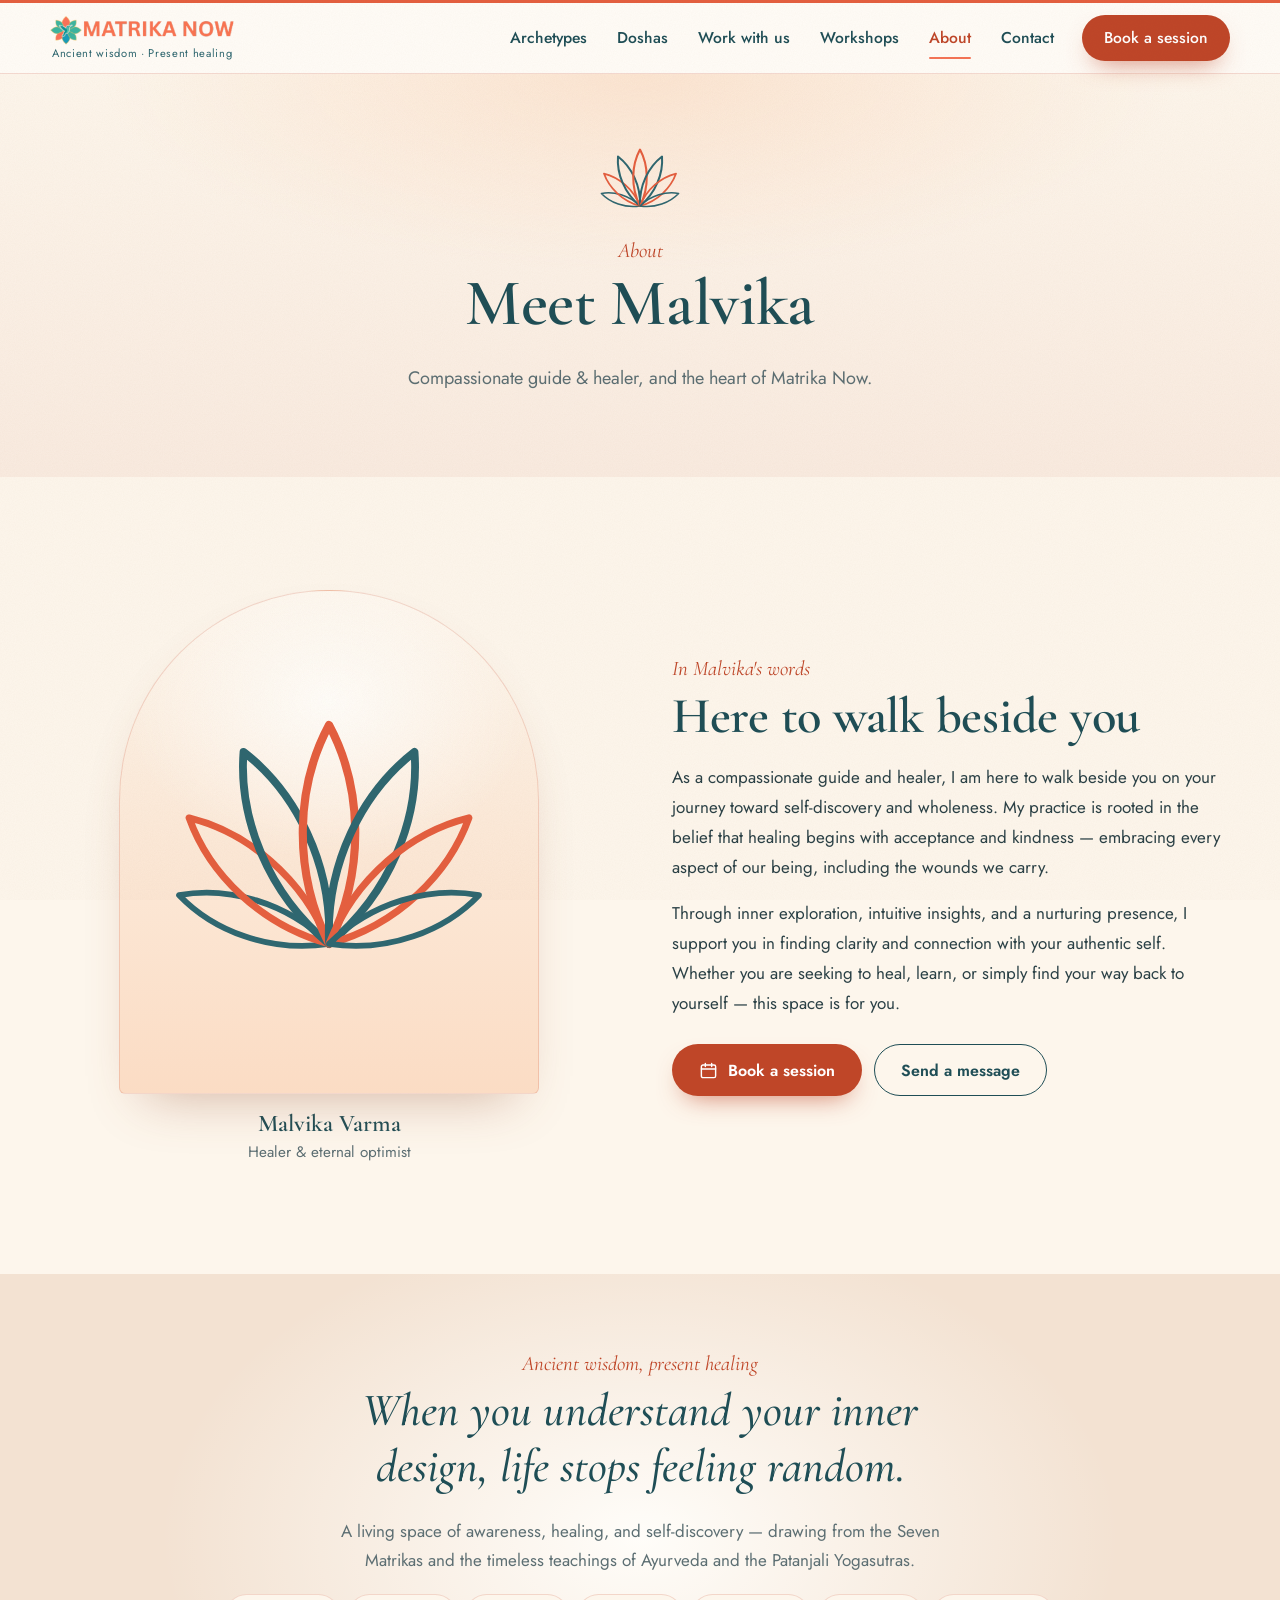
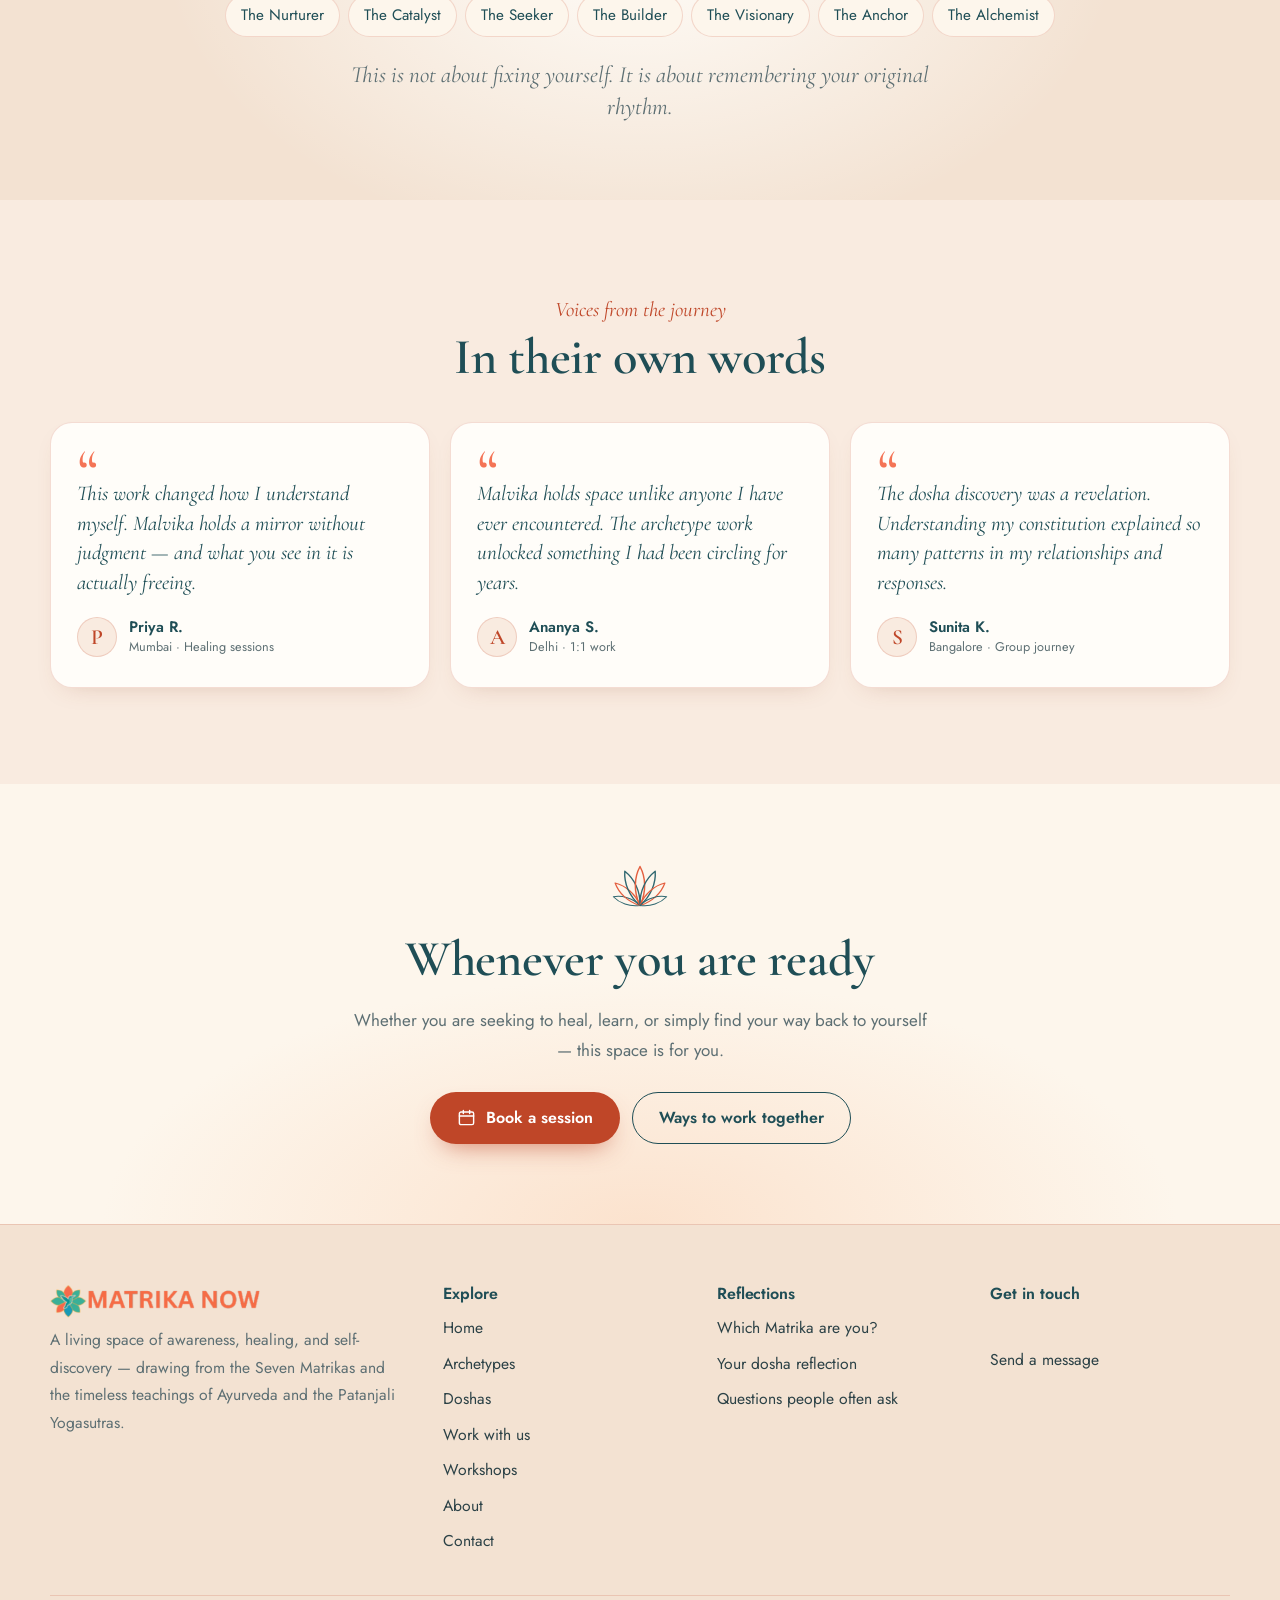
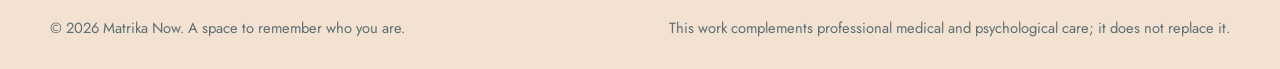
==== about/index.html @ 665d8288 "Redesign: seven pages, reflections, workshops and working contact points - Home plus Archetypes, Dos" ====
<!doctype html>
<html lang="en" data-root="../">
<head>
  <meta charset="utf-8">
  <meta name="viewport" content="width=device-width, initial-scale=1">
  <title>About Malvika Varma — Healer and Guide | Matrika Now</title>
  <meta name="description" content="Malvika Varma is a compassionate guide and healer, and the heart of Matrika Now: a space for healing and self-discovery.">
  <meta name="theme-color" content="#fdf6ec">
  <meta property="og:type" content="website">
  <meta property="og:site_name" content="Matrika Now">
  <meta property="og:title" content="About Malvika Varma — Healer and Guide | Matrika Now">
  <meta property="og:description" content="Malvika Varma is a compassionate guide and healer, and the heart of Matrika Now: a space for healing and self-discovery.">
  <meta property="og:image" content="https://matrikanow.com/assets/img/og-image.jpg">
  <meta property="og:url" content="https://matrikanow.com/about/">
  <meta name="twitter:card" content="summary_large_image">
  <link rel="canonical" href="https://matrikanow.com/about/">
  <link rel="icon" type="image/png" href="../favicon.png">
  <link rel="preconnect" href="https://fonts.googleapis.com">
  <link rel="preconnect" href="https://fonts.gstatic.com" crossorigin>
  <link rel="stylesheet" href="https://fonts.googleapis.com/css2?family=Cormorant+Garamond:ital,wght@0,500;0,600;1,400;1,500;1,600&family=Jost:wght@400;500;600&display=swap">
  <link rel="stylesheet" href="../assets/css/site.css?v=1">
</head>
<body>
<a class="skip" href="#main">Skip to content</a>
<div class="progress" aria-hidden="true"></div>
<!-- HEADER (same on every page; generated, now edit each page) -->
<header class="site-header">
  <div class="wrap bar">
    <a class="brand" href="../" aria-label="Matrika Now home"><img src="../logo.png" alt="Matrika Now" width="300" height="48"><small>Ancient wisdom · Present healing</small></a>
    <button class="nav-toggle" aria-expanded="false" aria-controls="site-nav"><svg viewBox="0 0 24 24" fill="none" stroke="currentColor" stroke-width="2" stroke-linecap="round"><path d="M4 7h16M4 12h16M4 17h10"/></svg><span class="sr-only">Open menu</span></button>
    <nav class="nav" id="site-nav" aria-label="Main"><a href="../archetypes/">Archetypes</a><a href="../doshas/">Doshas</a><a href="../work-with-us/">Work with us</a><a href="../workshops/">Workshops</a><a href="../about/" aria-current="page">About</a><a href="../contact/">Contact</a><a class="btn btn-coral" data-book href="../contact/">Book a session</a></nav>
  </div>
</header>
<main id="main">
<section class="phero"><div class="wrap"><svg class="mark" viewBox="60 100 280 225" aria-hidden="true"><path transform="rotate(-72 200 300) translate(200 300) scale(0.72) translate(-200 -300)" d="M200 300 C 168 236 172 164 200 112 C 228 164 232 236 200 300 Z" fill="none" stroke="var(--primary-soft)" stroke-width="7" stroke-linejoin="round"/><path transform="rotate(-48 200 300) translate(200 300) scale(0.86) translate(-200 -300)" d="M200 300 C 168 236 172 164 200 112 C 228 164 232 236 200 300 Z" fill="none" stroke="var(--accent-deep)" stroke-width="7" stroke-linejoin="round"/><path transform="rotate(-24 200 300) translate(200 300) scale(0.96) translate(-200 -300)" d="M200 300 C 168 236 172 164 200 112 C 228 164 232 236 200 300 Z" fill="none" stroke="var(--primary-soft)" stroke-width="7" stroke-linejoin="round"/><path transform="rotate(0 200 300) translate(200 300) scale(1) translate(-200 -300)" d="M200 300 C 168 236 172 164 200 112 C 228 164 232 236 200 300 Z" fill="none" stroke="var(--accent-deep)" stroke-width="7" stroke-linejoin="round"/><path transform="rotate(24 200 300) translate(200 300) scale(0.96) translate(-200 -300)" d="M200 300 C 168 236 172 164 200 112 C 228 164 232 236 200 300 Z" fill="none" stroke="var(--primary-soft)" stroke-width="7" stroke-linejoin="round"/><path transform="rotate(48 200 300) translate(200 300) scale(0.86) translate(-200 -300)" d="M200 300 C 168 236 172 164 200 112 C 228 164 232 236 200 300 Z" fill="none" stroke="var(--accent-deep)" stroke-width="7" stroke-linejoin="round"/><path transform="rotate(72 200 300) translate(200 300) scale(0.72) translate(-200 -300)" d="M200 300 C 168 236 172 164 200 112 C 228 164 232 236 200 300 Z" fill="none" stroke="var(--primary-soft)" stroke-width="7" stroke-linejoin="round"/></svg><span class="note">About</span><h1>Meet Malvika</h1><p class="lede">Compassionate guide &amp; healer, and the heart of Matrika Now.</p></div></section>

<!-- PORTRAIT: when Malvika sends a photo, save it as assets/img/malvika.jpg and replace the lotus inside .arch with
     <img src="../assets/img/malvika.jpg" alt="Malvika Varma" style="width:100%;height:100%;object-fit:cover"> -->
<section class="section"><div class="wrap split">
  <figure class="portrait"><div class="arch"><svg class="" viewBox="60 100 280 225" aria-hidden="true"><path transform="rotate(-72 200 300) translate(200 300) scale(0.72) translate(-200 -300)" d="M200 300 C 168 236 172 164 200 112 C 228 164 232 236 200 300 Z" fill="none" stroke="var(--primary-soft)" stroke-width="7" stroke-linejoin="round"/><path transform="rotate(-48 200 300) translate(200 300) scale(0.86) translate(-200 -300)" d="M200 300 C 168 236 172 164 200 112 C 228 164 232 236 200 300 Z" fill="none" stroke="var(--accent-deep)" stroke-width="7" stroke-linejoin="round"/><path transform="rotate(-24 200 300) translate(200 300) scale(0.96) translate(-200 -300)" d="M200 300 C 168 236 172 164 200 112 C 228 164 232 236 200 300 Z" fill="none" stroke="var(--primary-soft)" stroke-width="7" stroke-linejoin="round"/><path transform="rotate(0 200 300) translate(200 300) scale(1) translate(-200 -300)" d="M200 300 C 168 236 172 164 200 112 C 228 164 232 236 200 300 Z" fill="none" stroke="var(--accent-deep)" stroke-width="7" stroke-linejoin="round"/><path transform="rotate(24 200 300) translate(200 300) scale(0.96) translate(-200 -300)" d="M200 300 C 168 236 172 164 200 112 C 228 164 232 236 200 300 Z" fill="none" stroke="var(--primary-soft)" stroke-width="7" stroke-linejoin="round"/><path transform="rotate(48 200 300) translate(200 300) scale(0.86) translate(-200 -300)" d="M200 300 C 168 236 172 164 200 112 C 228 164 232 236 200 300 Z" fill="none" stroke="var(--accent-deep)" stroke-width="7" stroke-linejoin="round"/><path transform="rotate(72 200 300) translate(200 300) scale(0.72) translate(-200 -300)" d="M200 300 C 168 236 172 164 200 112 C 228 164 232 236 200 300 Z" fill="none" stroke="var(--primary-soft)" stroke-width="7" stroke-linejoin="round"/></svg></div><figcaption>Malvika Varma<small>Healer &amp; eternal optimist</small></figcaption></figure>
  <div><span class="note">In Malvika's words</span><h2>Here to walk beside you</h2><p>As a compassionate guide and healer, I am here to walk beside you on your journey toward self-discovery and wholeness. My practice is rooted in the belief that healing begins with acceptance and kindness — embracing every aspect of our being, including the wounds we carry.</p><p>Through inner exploration, intuitive insights, and a nurturing presence, I support you in finding clarity and connection with your authentic self. Whether you are seeking to heal, learn, or simply find your way back to yourself — this space is for you.</p><div class="cta-row"><a class="btn btn-coral" data-book href="../contact/"><svg viewBox="0 0 24 24" fill="none" stroke="currentColor" stroke-width="1.8" stroke-linecap="round" stroke-linejoin="round" aria-hidden="true"><rect x="3" y="5" width="18" height="16" rx="2"/><path d="M8 3v4M16 3v4M3 10h18"/></svg> Book a session</a><a class="btn btn-line" href="../contact/">Send a message</a></div></div>
</div></section>

<section class="band"><div class="wrap">
  <span class="note">Ancient wisdom, present healing</span>
  <blockquote>When you understand your inner design, life stops feeling random.</blockquote>
  <p>A living space of awareness, healing, and self-discovery — drawing from the Seven Matrikas and the timeless teachings of Ayurveda and the Patanjali Yogasutras.</p>
  <ul class="chips" style="justify-content:center"><li><a href="../archetypes/#a-nurturer">The Nurturer</a></li><li><a href="../archetypes/#a-catalyst">The Catalyst</a></li><li><a href="../archetypes/#a-seeker">The Seeker</a></li><li><a href="../archetypes/#a-builder">The Builder</a></li><li><a href="../archetypes/#a-visionary">The Visionary</a></li><li><a href="../archetypes/#a-anchor">The Anchor</a></li><li><a href="../archetypes/#a-alchemist">The Alchemist</a></li></ul>
  <p class="close-line">This is not about fixing yourself. It is about remembering your original rhythm.</p>
</div></section>

<section class="section blush"><div class="wrap">
  <div class="head center"><span class="note">Voices from the journey</span><h2>In their own words</h2></div>
  <div class="grid g3"><figure class="tcard"><span class="mk" aria-hidden="true">&ldquo;</span><blockquote>This work changed how I understand myself. Malvika holds a mirror without judgment — and what you see in it is actually freeing.</blockquote><figcaption><span class="ini" aria-hidden="true">P</span><span><b>Priya R.</b><small>Mumbai · Healing sessions</small></span></figcaption></figure><figure class="tcard"><span class="mk" aria-hidden="true">&ldquo;</span><blockquote>Malvika holds space unlike anyone I have ever encountered. The archetype work unlocked something I had been circling for years.</blockquote><figcaption><span class="ini" aria-hidden="true">A</span><span><b>Ananya S.</b><small>Delhi · 1:1 work</small></span></figcaption></figure><figure class="tcard"><span class="mk" aria-hidden="true">&ldquo;</span><blockquote>The dosha discovery was a revelation. Understanding my constitution explained so many patterns in my relationships and responses.</blockquote><figcaption><span class="ini" aria-hidden="true">S</span><span><b>Sunita K.</b><small>Bangalore · Group journey</small></span></figcaption></figure></div>
</div></section>

<section class="closing"><div class="wrap"><svg class="mark-sm" viewBox="60 100 280 225" aria-hidden="true"><path transform="rotate(-72 200 300) translate(200 300) scale(0.72) translate(-200 -300)" d="M200 300 C 168 236 172 164 200 112 C 228 164 232 236 200 300 Z" fill="none" stroke="var(--primary-soft)" stroke-width="7" stroke-linejoin="round"/><path transform="rotate(-48 200 300) translate(200 300) scale(0.86) translate(-200 -300)" d="M200 300 C 168 236 172 164 200 112 C 228 164 232 236 200 300 Z" fill="none" stroke="var(--accent-deep)" stroke-width="7" stroke-linejoin="round"/><path transform="rotate(-24 200 300) translate(200 300) scale(0.96) translate(-200 -300)" d="M200 300 C 168 236 172 164 200 112 C 228 164 232 236 200 300 Z" fill="none" stroke="var(--primary-soft)" stroke-width="7" stroke-linejoin="round"/><path transform="rotate(0 200 300) translate(200 300) scale(1) translate(-200 -300)" d="M200 300 C 168 236 172 164 200 112 C 228 164 232 236 200 300 Z" fill="none" stroke="var(--accent-deep)" stroke-width="7" stroke-linejoin="round"/><path transform="rotate(24 200 300) translate(200 300) scale(0.96) translate(-200 -300)" d="M200 300 C 168 236 172 164 200 112 C 228 164 232 236 200 300 Z" fill="none" stroke="var(--primary-soft)" stroke-width="7" stroke-linejoin="round"/><path transform="rotate(48 200 300) translate(200 300) scale(0.86) translate(-200 -300)" d="M200 300 C 168 236 172 164 200 112 C 228 164 232 236 200 300 Z" fill="none" stroke="var(--accent-deep)" stroke-width="7" stroke-linejoin="round"/><path transform="rotate(72 200 300) translate(200 300) scale(0.72) translate(-200 -300)" d="M200 300 C 168 236 172 164 200 112 C 228 164 232 236 200 300 Z" fill="none" stroke="var(--primary-soft)" stroke-width="7" stroke-linejoin="round"/></svg><h2>Whenever you are ready</h2><p>Whether you are seeking to heal, learn, or simply find your way back to yourself — this space is for you.</p><div class="cta-row"><a class="btn btn-coral" data-book href="../contact/"><svg viewBox="0 0 24 24" fill="none" stroke="currentColor" stroke-width="1.8" stroke-linecap="round" stroke-linejoin="round" aria-hidden="true"><rect x="3" y="5" width="18" height="16" rx="2"/><path d="M8 3v4M16 3v4M3 10h18"/></svg> Book a session</a><a class="btn btn-line" href="../work-with-us/">Ways to work together</a></div></div></section>
</main>
<!-- FOOTER (same on every page) -->
<footer class="site-footer">
  <div class="wrap">
    <div class="fgrid">
      <div><img class="flogo" src="../logo.png" alt="Matrika Now" width="300" height="48" loading="lazy"><p style="max-width:40ch">A living space of awareness, healing, and self-discovery — drawing from the Seven Matrikas and the timeless teachings of Ayurveda and the Patanjali Yogasutras.</p><div class="social"><a data-show="instagram" href="#" aria-label="Instagram"><svg viewBox="0 0 24 24" fill="none" stroke="currentColor" stroke-width="1.6" stroke-linecap="round" stroke-linejoin="round" aria-hidden="true"><rect x="3" y="3" width="18" height="18" rx="5"/><circle cx="12" cy="12" r="4"/><circle cx="17.4" cy="6.6" r=".6" fill="currentColor"/></svg></a><a data-show="facebook" href="#" aria-label="Facebook"><svg viewBox="0 0 24 24" fill="none" stroke="currentColor" stroke-width="1.6" stroke-linecap="round" stroke-linejoin="round" aria-hidden="true"><path d="M14 8h3V4h-3a4 4 0 0 0-4 4v3H7v4h3v6h4v-6h3l1-4h-4V8z"/></svg></a><a data-show="youtube" href="#" aria-label="YouTube"><svg viewBox="0 0 24 24" fill="none" stroke="currentColor" stroke-width="1.6" stroke-linecap="round" stroke-linejoin="round" aria-hidden="true"><rect x="2.5" y="5.5" width="19" height="13" rx="4"/><path d="M10 9.5v5l4.5-2.5z"/></svg></a></div></div>
      <div><h4>Explore</h4><ul><li><a href="../">Home</a></li><li><a href="../archetypes/">Archetypes</a></li><li><a href="../doshas/">Doshas</a></li><li><a href="../work-with-us/">Work with us</a></li><li><a href="../workshops/">Workshops</a></li><li><a href="../about/">About</a></li><li><a href="../contact/">Contact</a></li></ul></div>
      <div><h4>Reflections</h4><ul><li><a href="../archetypes/#quiz">Which Matrika are you?</a></li><li><a href="../doshas/#quiz">Your dosha reflection</a></li><li><a href="../#faq">Questions people often ask</a></li></ul></div>
      <div><h4>Get in touch</h4><ul><li><a data-show="booking" href="#">Book a session</a></li><li><a data-show="email" href="#"><span data-fill></span></a></li><li><a data-show="whatsapp" href="#">WhatsApp <span data-fill></span></a></li><li><a data-show="phone" href="#"><span data-fill></span></a></li><li><a href="../contact/">Send a message</a></li></ul></div>
    </div>
    <div class="fine"><p>&copy; <span data-year>2026</span> Matrika Now. A space to remember who you are.</p><p>This work complements professional medical and psychological care; it does not replace it.</p></div>
  </div>
</footer>
<a class="wa" data-show="whatsapp" href="#" aria-label="Chat on WhatsApp"><svg viewBox="0 0 32 32" fill="currentColor" aria-hidden="true"><path d="M16 3C8.8 3 3 8.8 3 16c0 2.3.6 4.5 1.7 6.4L3 29l6.8-1.8A13 13 0 0016 29c7.2 0 13-5.8 13-13S23.2 3 16 3zm0 23.7c-2 0-3.9-.6-5.5-1.6l-.4-.2-4 1 1.1-3.9-.3-.4A10.7 10.7 0 1116 26.7zm5.9-8c-.3-.2-1.9-.9-2.2-1s-.5-.2-.7.2-.8 1-1 1.2-.4.2-.7.1a8.7 8.7 0 01-4.3-3.8c-.3-.6.3-.5.9-1.7.1-.2 0-.4 0-.5l-1-2.3c-.2-.6-.5-.5-.7-.5h-.6c-.2 0-.6.1-.9.4s-1.2 1.2-1.2 2.9 1.2 3.4 1.4 3.6c.2.2 2.4 3.7 5.9 5.2 2.2.9 3 1 4.1.8.7-.1 1.9-.8 2.2-1.5s.3-1.4.2-1.5-.3-.2-.6-.4z"/></svg></a>
<button class="to-top" aria-label="Back to top"><svg viewBox="0 0 24 24" fill="none" stroke="currentColor" stroke-width="2" stroke-linecap="round" stroke-linejoin="round"><path d="M12 19V5M5 12l7-7 7 7"/></svg></button>
<div class="mbar"><a class="btn btn-coral" data-book href="../contact/">Book a session</a><a class="btn btn-soft" href="../archetypes/#quiz">Take the reflection</a></div>
<script src="../assets/js/site.js?v=1" defer></script>
</body>
</html>
---- assets/css/site.css ----
/* =====================================================================
   MATRIKA NOW · site.css
   Brand palette from the Matrika Now design PDF: warm cream, blush and
   sand grounds, coral accents, deep teal for text (never a background).
   Mobile-first. Colours ONLY from the :root tokens below.
   Breakpoints: 640 / 900 / 1100 (desktop menu) / 1280
   One showpiece: the home hero's seven-petal lotus that draws itself
   once. Everything else is deliberately quiet.
   ===================================================================== */
:root{
  --primary:#1f4e56;       /* deep teal: headings and text only, never a background */
  --primary-soft:#2f6770;
  --accent:#f47456;        /* coral: lines, petals, highlights */
  --accent-deep:#e45f3f;
  --accent-ink:#bf4628;    /* coral dark enough for buttons and small text (AA) */
  --accent-ink-2:#a63c21;  /* button hover */
  --accent-soft:#f89a80;
  --bg:#fdf6ec;            /* warm cream page */
  --bg-blush:#f9ebe0;      /* alternate sections */
  --bg-sand:#f3e2d2;       /* footer, quiet bands */
  --peach:#fbdcc4;
  --paper:#fffdf9;         /* cards, header */
  --on-accent:#ffffff;     /* text on coral */
  --text:#2b4146;
  --muted:#5d6f73;
  --line:rgba(191,70,40,.18);
  --line-soft:rgba(31,78,86,.12);
  --shadow:0 26px 54px -26px rgba(150,80,50,.42);
  --shadow-sm:0 10px 26px -16px rgba(150,80,50,.34);
  --display:"Cormorant Garamond",Georgia,"Times New Roman",serif;
  --sans:"Jost",system-ui,-apple-system,"Segoe UI",Roboto,sans-serif;
  --maxw:1180px;
  --r:22px;
}
*,*::before,*::after{box-sizing:border-box}
html{overflow-x:clip;scroll-behavior:smooth;-webkit-text-size-adjust:100%;scroll-padding-top:96px}
body{margin:0;font-family:var(--sans);font-size:1.0625rem;line-height:1.75;color:var(--text);background:var(--bg);overflow-x:hidden}
/* paper grain, very faint */
body::after{content:"";position:fixed;inset:0;pointer-events:none;z-index:200;opacity:.22;mix-blend-mode:multiply;
  background-image:url("data:image/svg+xml;utf8,<svg xmlns='http://www.w3.org/2000/svg' width='180' height='180'><filter id='n'><feTurbulence type='fractalNoise' baseFrequency='0.9' numOctaves='2' stitchTiles='stitch'/><feColorMatrix values='0 0 0 0 0.55  0 0 0 0 0.40  0 0 0 0 0.30  0 0 0 0.30 0'/></filter><rect width='100%25' height='100%25' filter='url(%23n)'/></svg>")}
[hidden]{display:none!important}
img{max-width:100%;height:auto;display:block}
a{color:var(--accent-ink);text-decoration-thickness:1px;text-underline-offset:3px}
a:hover{color:var(--accent-ink-2)}
h1,h2,h3,h4{font-family:var(--display);font-weight:600;line-height:1.1;color:var(--primary);margin:0 0 .4em;letter-spacing:-.005em}
h1{font-size:clamp(2.75rem,9vw,4.9rem);line-height:1.02}
h2{font-size:clamp(2.05rem,5.2vw,3.15rem)}
h3{font-size:clamp(1.45rem,2.8vw,1.7rem)}
p{margin:0 0 1em}
strong{font-weight:600;color:var(--primary)}
.sr-only{position:absolute;width:1px;height:1px;overflow:hidden;clip:rect(0 0 0 0);white-space:nowrap}
.wrap{width:min(100% - 32px,var(--maxw));margin-inline:auto}
.narrow{max-width:760px;margin-inline:auto}
:focus-visible{outline:3px solid var(--primary-soft);outline-offset:3px;border-radius:8px}
.skip{position:absolute;left:12px;top:-60px;z-index:300;background:var(--paper);color:var(--primary);padding:10px 16px;border-radius:10px;font-weight:600}
.skip:focus{top:12px}
.progress{position:fixed;top:0;left:0;height:3px;width:0;z-index:120;background:linear-gradient(90deg,var(--accent),var(--accent-deep))}

/* ---------- Header ---------- */
.site-header{position:sticky;top:0;z-index:100;background:color-mix(in srgb,var(--paper) 88%,transparent);-webkit-backdrop-filter:blur(12px);backdrop-filter:blur(12px);border-top:3px solid var(--accent-deep);border-bottom:1px solid var(--line);transition:box-shadow .3s}
.site-header.scrolled{box-shadow:0 12px 30px -20px rgba(150,80,50,.55)}
.bar{display:flex;align-items:center;justify-content:space-between;gap:16px;min-height:70px}
.brand{display:flex;flex-direction:column;gap:2px;text-decoration:none;padding:6px 0}
.brand img{width:184px}
.brand small{font-size:.7rem;letter-spacing:.06em;color:var(--primary-soft);padding-left:2px;line-height:1.2}
.nav-toggle{appearance:none;border:1px solid var(--line);background:var(--paper);width:46px;height:46px;border-radius:50%;display:grid;place-items:center;color:var(--primary);cursor:pointer;flex:none}
.nav-toggle svg{width:22px;height:22px}
.nav{position:absolute;left:0;right:0;top:100%;display:none;flex-direction:column;padding:6px 16px 20px;background:var(--paper);border-bottom:1px solid var(--line);box-shadow:0 24px 40px -24px rgba(150,80,50,.5);max-height:calc(100vh - 80px);overflow:auto}
.nav.open{display:flex}
.nav a{padding:13px 4px;border-bottom:1px solid var(--line-soft);color:var(--primary);text-decoration:none;font-weight:500;font-size:1.06rem}
.nav a[aria-current="page"]{color:var(--accent-ink)}
.nav a.btn{margin-top:16px;border-bottom:0;color:var(--on-accent)}
@media (min-width:1100px){
  .nav-toggle{display:none}
  .nav{position:static;display:flex;flex-direction:row;align-items:center;gap:2px;padding:0;background:none;border:0;box-shadow:none;max-height:none;overflow:visible}
  .nav a{border:0;padding:8px 11px;font-size:.98rem;position:relative}
  .nav a[aria-current="page"]::after{content:"";position:absolute;left:11px;right:11px;bottom:1px;height:2px;border-radius:2px;background:var(--accent)}
  .nav a.btn{margin:0 0 0 12px;padding:11px 22px;min-height:46px}
}
@media (min-width:1280px){.nav a{padding:8px 14px}.nav a[aria-current="page"]::after{left:14px;right:14px}}

/* ---------- Buttons ---------- */
.btn{display:inline-flex;align-items:center;justify-content:center;gap:10px;min-height:52px;padding:13px 26px;border-radius:999px;font:600 1rem/1.2 var(--sans);text-decoration:none;cursor:pointer;border:1.5px solid transparent;text-align:center;transition:transform .2s,background-color .25s,box-shadow .25s,color .25s,border-color .25s}
.btn svg{width:19px;height:19px;flex:none}
.btn:active{transform:translateY(1px)}
.btn-coral{background:var(--accent-ink);color:var(--on-accent);box-shadow:0 12px 26px -12px rgba(191,70,40,.7)}
.btn-coral:hover{background:var(--accent-ink-2);color:var(--on-accent)}
.btn-line{border-color:var(--primary);color:var(--primary);background:transparent}
.btn-line:hover{border-color:var(--accent-ink);color:var(--accent-ink);background:var(--paper)}
.btn-soft{background:var(--paper);color:var(--primary);border-color:var(--line)}
.btn-soft:hover{border-color:var(--accent-ink);color:var(--accent-ink)}
.btn-light{background:var(--paper);color:var(--accent-ink)}
.btn-light:hover{background:var(--bg);color:var(--accent-ink-2)}
.cta-row{display:flex;flex-wrap:wrap;gap:12px;align-items:center;margin-top:26px}
@media (max-width:639px){.cta-row .btn{width:100%}}
.more{font-weight:600;color:var(--accent-ink);text-decoration:none}
.more::after{content:"→";display:inline-block;margin-left:6px;transition:transform .2s}
.more:hover::after{transform:translateX(3px)}

/* ---------- Home hero ---------- */
.hero{position:relative;overflow:hidden;padding:40px 0 64px;
  background:radial-gradient(60% 50% at 88% 12%,color-mix(in srgb,var(--peach) 80%,transparent),transparent 70%),
             radial-gradient(55% 45% at 4% 92%,color-mix(in srgb,var(--accent-soft) 30%,transparent),transparent 70%),
             linear-gradient(180deg,var(--bg),var(--bg-blush))}
.hero .wrap{display:grid;gap:44px;align-items:center}
.hero .with{display:flex;align-items:center;gap:10px;font-size:.95rem;color:var(--primary-soft);margin-bottom:18px}
.ini{display:grid;place-items:center;width:40px;height:40px;border-radius:50%;background:var(--bg-blush);border:1px solid var(--line);font-family:var(--display);font-size:1.35rem;font-weight:600;color:var(--accent-ink);flex:none}
.hero .sub{font-family:var(--display);font-style:italic;font-size:clamp(1.35rem,3.2vw,1.8rem);color:var(--primary-soft);line-height:1.3;margin:0 0 .8em}
.nb{white-space:nowrap}
.lede{font-size:1.13rem;color:var(--muted);max-width:56ch}
.window{position:relative;width:100%;max-width:460px;margin-inline:auto}
.arch{position:relative;aspect-ratio:4/5;border-radius:999px 999px 30px 30px;overflow:hidden;border:1px solid var(--line);box-shadow:var(--shadow);
  background:radial-gradient(70% 45% at 50% 22%,var(--paper),transparent 70%),linear-gradient(180deg,var(--bg) 0%,var(--peach) 100%);display:flex;align-items:flex-end}
.arch .lotus{width:100%;height:auto;display:block}
.petal{fill:transparent;stroke-width:2.2;stroke-linejoin:round;stroke-dasharray:1;stroke-dashoffset:1;
  animation:draw 1.5s ease forwards,bloom .9s ease forwards;animation-delay:calc(var(--i) * .14s + .2s),calc(var(--i) * .14s + 1.4s);transition:stroke-width .25s}
.petal.c{stroke:var(--accent-deep);--pf:var(--peach)}
.petal.t{stroke:var(--primary-soft);--pf:var(--bg)}
.ripple{fill:none;stroke:var(--primary-soft);stroke-width:1.6;stroke-linecap:round;opacity:.45;stroke-dasharray:1;stroke-dashoffset:1;animation:draw 1.6s ease 1.2s forwards}
.lotus .sun{fill:color-mix(in srgb,var(--accent) 22%,transparent)}
.lotus a{cursor:pointer;outline:none}
.lotus a:hover .petal,.lotus a:focus-visible .petal{stroke-width:4}
@keyframes draw{to{stroke-dashoffset:0}}
@keyframes bloom{to{fill:var(--pf)}}
.petal-cap{text-align:center;font-family:var(--display);font-style:italic;font-size:1.15rem;color:var(--primary-soft);margin:16px auto 0;max-width:34ch;min-height:3.1em;line-height:1.35}
.badge{position:absolute;left:8px;top:76%;display:flex;gap:10px;align-items:center;background:var(--paper);border-radius:999px;padding:7px 18px 7px 7px;box-shadow:var(--shadow-sm);font-size:.88rem;line-height:1.25}
.badge b{display:block;color:var(--primary);font-weight:600}
.badge small{color:var(--muted)}
.tag{position:absolute;right:8px;top:14%;background:var(--accent-ink);color:var(--on-accent);padding:12px 16px;border-radius:18px;max-width:200px;font-size:.88rem;line-height:1.35;text-decoration:none;box-shadow:var(--shadow-sm);transition:transform .2s}
.tag b{display:block;font-family:var(--display);font-size:1.2rem;font-weight:600}
.tag:hover{color:var(--on-accent);transform:translateY(-2px)}
@media (min-width:900px){
  .hero{padding:64px 0 96px}
  .hero .wrap{grid-template-columns:1.08fr .92fr;gap:60px}
  .badge{left:-28px}
  .tag{right:-26px}
}

/* ---------- Inner page hero ---------- */
.phero{padding:48px 0 44px;text-align:center;background:radial-gradient(60% 70% at 50% 0%,color-mix(in srgb,var(--peach) 65%,transparent),transparent 70%),linear-gradient(180deg,var(--bg),var(--bg-blush))}
.phero .mark{width:84px;height:auto;margin:0 auto 14px}
.phero h1{font-size:clamp(2.5rem,7.4vw,4.1rem)}
.phero .lede{margin-inline:auto}
.phero .cta-row{justify-content:center}
@media (min-width:900px){.phero{padding:72px 0 64px}}

/* ---------- Sections ---------- */
.section{padding:68px 0}
.section.blush{background:var(--bg-blush)}
.section.sand{background:var(--bg-sand)}
.section.paper{background:var(--paper)}
@media (min-width:900px){.section{padding:96px 0}}
.head{max-width:740px;margin-bottom:38px}
.head.center{margin-inline:auto;text-align:center}
.head p{color:var(--muted);font-size:1.1rem}
.note{display:block;font-family:var(--display);font-style:italic;font-size:1.3rem;line-height:1.3;color:var(--accent-ink);margin-bottom:6px}
.mark-sm{width:58px;height:auto;margin-bottom:10px}
.center .mark-sm{margin-inline:auto}
.split{display:grid;gap:40px;align-items:center}
@media (min-width:900px){.split{grid-template-columns:1fr 1fr;gap:64px}.split.top{align-items:start}}

/* ---------- Grids and cards ---------- */
.grid{display:grid;gap:20px}
@media (min-width:640px){.g2,.g4{grid-template-columns:repeat(2,1fr)}.g3{grid-template-columns:repeat(2,1fr)}}
@media (min-width:900px){.g3{grid-template-columns:repeat(3,1fr)}}
@media (min-width:1100px){.g4{grid-template-columns:repeat(4,1fr)}}
.card{background:var(--paper);border:1px solid var(--line);border-radius:var(--r);padding:28px 26px;box-shadow:var(--shadow-sm)}
.card h3{margin-bottom:.35em}
.card p{color:var(--muted)}
.card p:last-child{margin-bottom:0}
.card .more{margin-top:6px}
.ic{width:54px;height:54px;border-radius:50%;background:var(--bg-blush);border:1px solid var(--line);color:var(--accent-ink);display:grid;place-items:center;margin-bottom:18px;flex:none}
.ic svg{width:27px;height:27px}
.tagline{font-family:var(--display);font-style:italic;font-size:1.22rem;line-height:1.35;color:var(--primary-soft);margin-bottom:.6em}

/* Lists */
.ticks{list-style:none;margin:0 0 1.2em;padding:0;display:grid;gap:12px}
.ticks li{position:relative;padding-left:32px}
.ticks li::before{content:"";position:absolute;left:2px;top:.45em;width:14px;height:14px;border-radius:50% 0;transform:rotate(45deg);background:color-mix(in srgb,var(--accent) 30%,transparent);border:1.5px solid var(--accent-deep)}
.card .ticks li{color:var(--muted)}
.recognise{font-size:1.08rem}
.recognise li{padding:14px 0 14px 34px;border-bottom:1px solid var(--line)}
.recognise li::before{top:1.15em}
.close-line{font-family:var(--display);font-size:1.45rem;font-style:italic;line-height:1.4;color:var(--primary)}

/* Chips */
.chips{display:flex;flex-wrap:wrap;gap:8px;margin:18px 0 22px;padding:0;list-style:none}
.chips a{display:inline-block;padding:7px 15px;border-radius:999px;border:1px solid var(--line);background:var(--bg);color:var(--primary);text-decoration:none;font-size:.95rem;transition:border-color .2s,color .2s}
.chips a:hover{border-color:var(--accent-ink);color:var(--accent-ink)}
.door{display:flex;flex-direction:column}
.door .cta-row{margin-top:auto;padding-top:8px}
.last{font-size:.95rem;color:var(--primary-soft);margin:-6px 0 14px}

/* Quote band */
.band{padding:76px 0;text-align:center;background:radial-gradient(50% 80% at 50% 50%,var(--paper),transparent 75%),var(--bg-sand)}
.band blockquote{margin:0 auto;max-width:28ch;font-family:var(--display);font-style:italic;font-weight:500;font-size:clamp(1.9rem,4.6vw,2.9rem);line-height:1.2;color:var(--primary)}
.band p{max-width:62ch;margin:22px auto 0;color:var(--muted)}
.band .ticks{max-width:520px;margin:22px auto;text-align:left}
.band .close-line{margin-top:18px}

/* ---------- Workshop ---------- */
.event{display:grid;gap:36px;align-items:center}
@media (min-width:900px){.event{grid-template-columns:.85fr 1.15fr;gap:60px}}
.poster{display:block;max-width:430px;width:100%;margin-inline:auto;border-radius:20px;overflow:hidden;box-shadow:var(--shadow);border:1px solid var(--line);transition:transform .3s}
.poster:hover{transform:translateY(-3px)}
.poster-cap{text-align:center;font-size:.9rem;color:var(--muted);margin-top:10px}
.status{display:inline-flex;gap:8px;align-items:center;padding:6px 14px;border-radius:999px;background:var(--paper);border:1px solid var(--line);font-size:.92rem;font-weight:600;color:var(--accent-ink);margin-bottom:14px}
.status::before{content:"";width:8px;height:8px;border-radius:50%;background:var(--accent-deep)}
.event.is-past .status{color:var(--muted)}
.event.is-past .status::before{background:var(--muted)}
.event.is-past [data-when="upcoming"],.event:not(.is-past) [data-when="past"]{display:none!important}
.facts{list-style:none;margin:20px 0;padding:0;display:grid;gap:14px}
.facts li{display:flex;gap:14px;align-items:center}
.facts .ic{width:46px;height:46px;margin:0}
.facts .ic svg{width:22px;height:22px}
.facts b{display:block;color:var(--primary);font-weight:600}
.facts small{color:var(--muted);font-size:.95rem}
.path{list-style:none;margin:18px 0;padding:0;display:flex;flex-wrap:wrap;gap:8px}
.path li{padding:7px 14px;border-radius:999px;background:var(--paper);border:1px solid var(--line);font-size:.93rem}
.path b{color:var(--primary);font-weight:600}
.soon{border-style:dashed;text-align:center}
.soon .ic{margin-inline:auto}

/* ---------- Testimonials ---------- */
.tcard{margin:0;background:var(--paper);border:1px solid var(--line);border-radius:var(--r);padding:30px 26px;box-shadow:var(--shadow-sm);display:flex;flex-direction:column}
.tcard .mk{font-family:var(--display);font-size:4rem;line-height:.6;color:var(--accent);height:26px}
.tcard blockquote{margin:0 0 20px;font-family:var(--display);font-size:1.32rem;line-height:1.4;color:var(--primary);font-style:italic}
.tcard figcaption{margin-top:auto;display:flex;gap:12px;align-items:center;font-size:.95rem;line-height:1.3}
.tcard figcaption b{display:block;color:var(--primary);font-weight:600}
.tcard figcaption small{color:var(--muted)}

/* ---------- FAQ ---------- */
.faq{display:grid;gap:12px}
.faq details{background:var(--paper);border:1px solid var(--line);border-radius:18px}
.faq summary{list-style:none;cursor:pointer;padding:20px 60px 20px 22px;position:relative;font-family:var(--display);font-size:1.3rem;font-weight:600;line-height:1.3;color:var(--primary)}
.faq summary::-webkit-details-marker{display:none}
.faq summary::after{content:"+";position:absolute;right:20px;top:50%;transform:translateY(-50%);width:30px;height:30px;border-radius:50%;background:var(--bg-blush);color:var(--accent-ink);display:grid;place-items:center;font:500 1.2rem/1 var(--sans);transition:transform .3s}
.faq details[open] summary::after{transform:translateY(-50%) rotate(45deg)}
.faq details p{padding:0 22px 20px;margin:0;color:var(--muted)}

/* ---------- Archetype cards ---------- */
.agrid{display:grid;gap:20px}
@media (min-width:640px){.agrid{grid-template-columns:repeat(2,1fr)}.agrid>:last-child:nth-child(odd){grid-column:1/-1;justify-self:center;width:calc(50% - 10px)}}
@media (min-width:900px){.agrid{grid-template-columns:repeat(3,1fr)}.agrid>:last-child:nth-child(odd){grid-column:auto;width:auto}.agrid>:last-child:nth-child(3n+1){grid-column:2}}
.acard{scroll-margin-top:110px;transition:box-shadow .3s,border-color .3s}
.acard:target{border-color:var(--accent-deep);box-shadow:0 0 0 3px color-mix(in srgb,var(--accent) 30%,transparent),var(--shadow-sm)}
.balance{font-size:.95rem;color:var(--accent-ink);font-weight:500;margin-bottom:12px!important}
.acard details{border-top:1px solid var(--line);margin-top:6px;padding-top:12px}
.acard summary{cursor:pointer;font-weight:600;color:var(--primary);list-style:none;display:flex;justify-content:space-between;gap:10px;align-items:center}
.acard summary::-webkit-details-marker{display:none}
.acard summary::after{content:"+";color:var(--accent-ink);font-size:1.3rem;line-height:1;transition:transform .3s}
.acard details[open] summary::after{transform:rotate(45deg)}
.shadow-line{margin:12px 0 8px!important}
.shadow-line b{display:block;font-size:.88rem;color:var(--accent-ink);font-weight:600}
.ask{font-family:var(--display);font-style:italic;font-size:1.3rem;line-height:1.35;color:var(--primary)!important;margin:0!important}
.pull{max-width:30ch;margin:48px auto 0;text-align:center;font-family:var(--display);font-style:italic;font-size:clamp(1.6rem,3.6vw,2.2rem);line-height:1.3;color:var(--primary)}

/* ---------- Dosha tabs ---------- */
.tabs{display:flex;gap:4px;padding:5px;background:var(--paper);border:1px solid var(--line);border-radius:999px;width:max-content;max-width:100%;margin:0 auto 34px}
.tab{appearance:none;border:0;background:none;padding:11px 24px;border-radius:999px;font:600 1.02rem/1 var(--sans);color:var(--primary);cursor:pointer;transition:background-color .25s,color .25s}
.tab[aria-selected="true"]{background:var(--accent-ink);color:var(--on-accent)}
@media (max-width:399px){.tab{padding:11px 18px}}
.panel{display:none;gap:24px}
.panel.show{display:grid}
html:not(.js) .panel{display:grid;margin-bottom:48px}
html:not(.js) .tabs{display:none}
@media (min-width:900px){.panel{grid-template-columns:1.1fr .9fr;gap:40px;align-items:start}}
.panel h3{font-size:clamp(2.2rem,5vw,3rem);margin-bottom:.1em}
.energy{font-family:var(--display);font-style:italic;font-size:1.35rem;color:var(--accent-ink);margin-bottom:.8em}
.panel .card{margin-bottom:16px}
.panel .card h4{font-family:var(--sans);font-size:.95rem;font-weight:600;color:var(--accent-ink);margin-bottom:.35em}
.traits{display:flex;flex-wrap:wrap;gap:8px;list-style:none;margin:16px 0 0;padding:0}
.traits li{padding:6px 14px;border-radius:999px;background:var(--paper);border:1px solid var(--line);font-size:.93rem;color:var(--primary)}

/* ---------- Quizzes ---------- */
.quiz{background:var(--paper);border:1px solid var(--line);border-radius:30px;padding:28px 22px;box-shadow:var(--shadow);max-width:780px;margin-inline:auto;scroll-margin-top:100px}
@media (min-width:640px){.quiz{padding:44px}}
.quiz .start{text-align:center}
.quiz .start .ic{margin-inline:auto}
.quiz .meta{font-size:.93rem;color:var(--muted)}
.qtop{display:flex;justify-content:space-between;align-items:center;gap:12px;font-size:.93rem;color:var(--muted)}
.qbar{height:6px;border-radius:6px;background:var(--bg-blush);overflow:hidden;margin:8px 0 6px}
.qbar i{display:block;height:100%;width:0;background:linear-gradient(90deg,var(--accent),var(--accent-deep));border-radius:6px;transition:width .4s ease}
.qtitle{font-family:var(--display);font-weight:600;font-size:clamp(1.55rem,3.8vw,2.05rem);line-height:1.22;color:var(--primary);margin:14px 0 20px;outline:none}
.qopts{display:grid;gap:10px}
.qopt{appearance:none;width:100%;text-align:left;display:flex;gap:14px;align-items:flex-start;padding:15px 18px;border-radius:16px;border:1.5px solid var(--line);background:var(--bg);font:400 1.03rem/1.45 var(--sans);color:var(--text);cursor:pointer;transition:border-color .2s,background-color .2s}
.qopt:hover{border-color:var(--accent-deep)}
.qopt .dot{flex:none;width:20px;height:20px;margin-top:2px;border-radius:50%;border:2px solid var(--accent-soft);transition:background-color .2s,border-color .2s}
.qopt[aria-pressed="true"]{border-color:var(--accent-ink);background:var(--bg-blush)}
.qopt[aria-pressed="true"] .dot{background:var(--accent-ink);border-color:var(--accent-ink);box-shadow:inset 0 0 0 3px var(--paper)}
.qnav{display:flex;justify-content:space-between;align-items:center;margin-top:18px;min-height:44px}
.qback{appearance:none;background:none;border:0;padding:10px 4px;font:500 1rem var(--sans);color:var(--muted);cursor:pointer}
.qback:hover{color:var(--accent-ink)}
.qback[disabled]{visibility:hidden}
.result{text-align:center}
.result .rname{font-size:clamp(2.4rem,7vw,3.4rem);margin:4px 0 6px}
.result .ic{margin:6px auto 14px;width:64px;height:64px}
.result .ic svg{width:32px;height:32px}
.result .essence{font-size:1.1rem;max-width:56ch;margin-inline:auto}
.result .box{background:var(--bg);border:1px solid var(--line);border-radius:18px;padding:18px 20px;margin:18px auto;max-width:560px;text-align:left}
.result .box p{margin:0 0 .6em}
.result .box p:last-child{margin:0}
.result .also{color:var(--primary-soft)}
.result .cta-row{justify-content:center}
.result .small{font-size:.9rem;color:var(--muted);margin-top:18px}
.bars{display:grid;gap:12px;max-width:520px;margin:20px auto;text-align:left}
.bars div{display:grid;grid-template-columns:64px 1fr 46px;gap:12px;align-items:center;font-weight:600;color:var(--primary)}
.bars .track{height:12px;border-radius:12px;background:var(--bg-blush);overflow:hidden}
.bars .track i{display:block;height:100%;width:0;border-radius:12px;transition:width .9s ease}
.bars .v i{background:var(--accent-soft)}
.bars .p i{background:var(--accent-deep)}
.bars .k i{background:var(--accent-ink)}
.bars span:last-child{text-align:right;font-weight:500;color:var(--muted)}

/* ---------- Steps (the real 4-step path) ---------- */
.steps{list-style:none;margin:0;padding:0;display:grid;gap:18px;counter-reset:s}
@media (min-width:640px){.steps{grid-template-columns:repeat(2,1fr)}}
@media (min-width:1100px){.steps{grid-template-columns:repeat(4,1fr)}}
.steps li{counter-increment:s;background:var(--paper);border:1px solid var(--line);border-radius:var(--r);padding:26px 24px}
.steps li::before{content:counter(s);display:grid;place-items:center;width:42px;height:42px;border-radius:50%;background:var(--bg-blush);color:var(--accent-ink);font-family:var(--display);font-size:1.4rem;font-weight:600;margin-bottom:14px}
.steps h3{font-size:1.4rem}
.steps p{margin:0;color:var(--muted)}

/* ---------- About ---------- */
.portrait{position:relative;max-width:420px;width:100%;margin-inline:auto}
.portrait .arch{aspect-ratio:5/6;align-items:center;justify-content:center}
.portrait .arch svg{width:78%;height:auto}
.portrait figcaption{text-align:center;margin-top:16px;font-family:var(--display);font-size:1.5rem;font-weight:600;color:var(--primary);line-height:1.2}
.portrait figcaption small{display:block;font-family:var(--sans);font-size:.95rem;font-weight:400;color:var(--muted);margin-top:4px}

/* ---------- Contact + forms ---------- */
.ccard{display:flex;gap:16px;align-items:center;text-decoration:none;color:inherit;transition:border-color .2s,transform .2s}
a.ccard:hover{border-color:var(--accent-ink);transform:translateY(-2px);color:inherit}
.ccard .ic{margin:0}
.ccard b{display:block;color:var(--primary);font-weight:600;font-size:1.05rem}
.ccard small{color:var(--muted);font-size:.95rem;word-break:break-word}
.formcard{background:var(--paper);border:1px solid var(--line);border-radius:26px;padding:26px 22px;box-shadow:var(--shadow)}
@media (min-width:640px){.formcard{padding:36px}}
.formcard h3{margin-bottom:.2em}
.formcard .privacy{font-size:.93rem;color:var(--muted)}
.row2{display:grid;gap:0 16px}
@media (min-width:640px){.row2{grid-template-columns:1fr 1fr}}
.field{margin-bottom:16px}
.field label{display:block;font-weight:500;color:var(--primary);margin-bottom:6px;font-size:.98rem}
.field input,.field select,.field textarea{width:100%;font:400 1rem/1.4 var(--sans);color:var(--text);background:var(--bg);border:1.5px solid var(--line);border-radius:14px;padding:13px 15px;min-height:50px}
.field textarea{min-height:120px;resize:vertical}
.field input:focus,.field select:focus,.field textarea:focus{outline:none;border-color:var(--accent-ink);box-shadow:0 0 0 3px color-mix(in srgb,var(--accent) 22%,transparent)}
.form-note{margin:14px 0 0;font-size:.95rem;color:var(--primary-soft);min-height:1.4em}
.form-note.warn{color:var(--accent-ink)}

/* ---------- Newsletter band ---------- */
.news{padding:68px 0;background:radial-gradient(60% 90% at 85% 0%,color-mix(in srgb,var(--accent) 70%,transparent),transparent 70%),linear-gradient(135deg,var(--accent-deep),var(--accent-ink));color:var(--on-accent);text-align:center}
.news h2{color:var(--on-accent)}
.news p{max-width:56ch;margin-inline:auto}
.news form{display:flex;flex-wrap:wrap;gap:10px;justify-content:center;max-width:540px;margin:24px auto 0}
.news input{flex:1 1 240px;min-height:52px;border-radius:999px;border:0;padding:0 22px;font:400 1rem var(--sans);color:var(--text);background:var(--paper)}
.news input:focus{outline:3px solid var(--paper);outline-offset:2px}
.news .form-note{color:var(--on-accent);width:100%}
@media (max-width:639px){.news form .btn{width:100%}}

/* ---------- Closing ---------- */
.closing{padding:80px 0;text-align:center;background:radial-gradient(60% 80% at 50% 100%,color-mix(in srgb,var(--peach) 75%,transparent),transparent 70%),var(--bg)}
.closing h2{max-width:20ch;margin-inline:auto}
.closing p{max-width:58ch;margin-inline:auto;color:var(--muted)}
.closing .cta-row{justify-content:center}

/* ---------- Footer ---------- */
.site-footer{background:var(--bg-sand);padding:60px 0 28px;font-size:.98rem;border-top:1px solid var(--line)}
.fgrid{display:grid;gap:34px}
@media (min-width:640px){.fgrid{grid-template-columns:1fr 1fr}}
@media (min-width:1100px){.fgrid{grid-template-columns:1.5fr 1fr 1fr 1fr}}
.flogo{width:210px;margin-bottom:8px}
.site-footer h4{font-family:var(--sans);font-size:1rem;font-weight:600;color:var(--primary);margin-bottom:12px}
.site-footer ul{list-style:none;margin:0;padding:0;display:grid;gap:8px}
.site-footer a{color:var(--text);text-decoration:none}
.site-footer a:hover{color:var(--accent-ink);text-decoration:underline}
.site-footer p{color:var(--muted)}
.social{display:flex;gap:10px;margin-top:14px}
.social a{width:42px;height:42px;border-radius:50%;display:grid;place-items:center;background:var(--paper);border:1px solid var(--line);color:var(--accent-ink)}
.social svg{width:20px;height:20px}
.fine{border-top:1px solid var(--line);margin-top:40px;padding-top:20px;display:flex;flex-wrap:wrap;justify-content:space-between;gap:10px;font-size:.92rem;color:var(--muted)}
.fine p{margin:0}

/* ---------- Floating helpers ---------- */
.to-top,.wa{position:fixed;right:16px;z-index:90;display:grid;place-items:center;border-radius:50%;box-shadow:var(--shadow-sm);opacity:0;transform:translateY(12px);pointer-events:none;transition:opacity .3s,transform .3s,bottom .3s}
.to-top{bottom:16px;width:46px;height:46px;border:1px solid var(--line);background:var(--paper);color:var(--primary);cursor:pointer}
.to-top svg{width:20px;height:20px}
.wa{bottom:72px;width:52px;height:52px;background:var(--accent-ink);color:var(--on-accent)}
.wa svg{width:26px;height:26px}
.to-top.show,.wa.show{opacity:1;transform:none;pointer-events:auto}
.mbar{position:fixed;left:0;right:0;bottom:0;z-index:95;display:flex;gap:8px;padding:10px 12px calc(10px + env(safe-area-inset-bottom));background:color-mix(in srgb,var(--paper) 94%,transparent);-webkit-backdrop-filter:blur(10px);backdrop-filter:blur(10px);border-top:1px solid var(--line);transform:translateY(110%);transition:transform .35s}
.mbar .btn{flex:1;min-height:46px;padding:10px 12px;font-size:.95rem}
.mbar.show{transform:none}
body.has-mbar .to-top{bottom:84px}
body.has-mbar .wa{bottom:140px}
@media (min-width:900px){.mbar{display:none}body.has-mbar .to-top{bottom:16px}body.has-mbar .wa{bottom:72px}}

/* ---------- 404 ---------- */
.lost{min-height:60vh;display:grid;place-items:center;text-align:center;padding:60px 0}

/* ---------- Reduced motion ---------- */
@media (prefers-reduced-motion:reduce){
  html{scroll-behavior:auto}
  *,*::before,*::after{transition:none!important}
  .petal{animation:none;stroke-dashoffset:0;fill:var(--pf)}
  .ripple{animation:none;stroke-dashoffset:0}
  .qbar i,.bars .track i{transition:none}
}
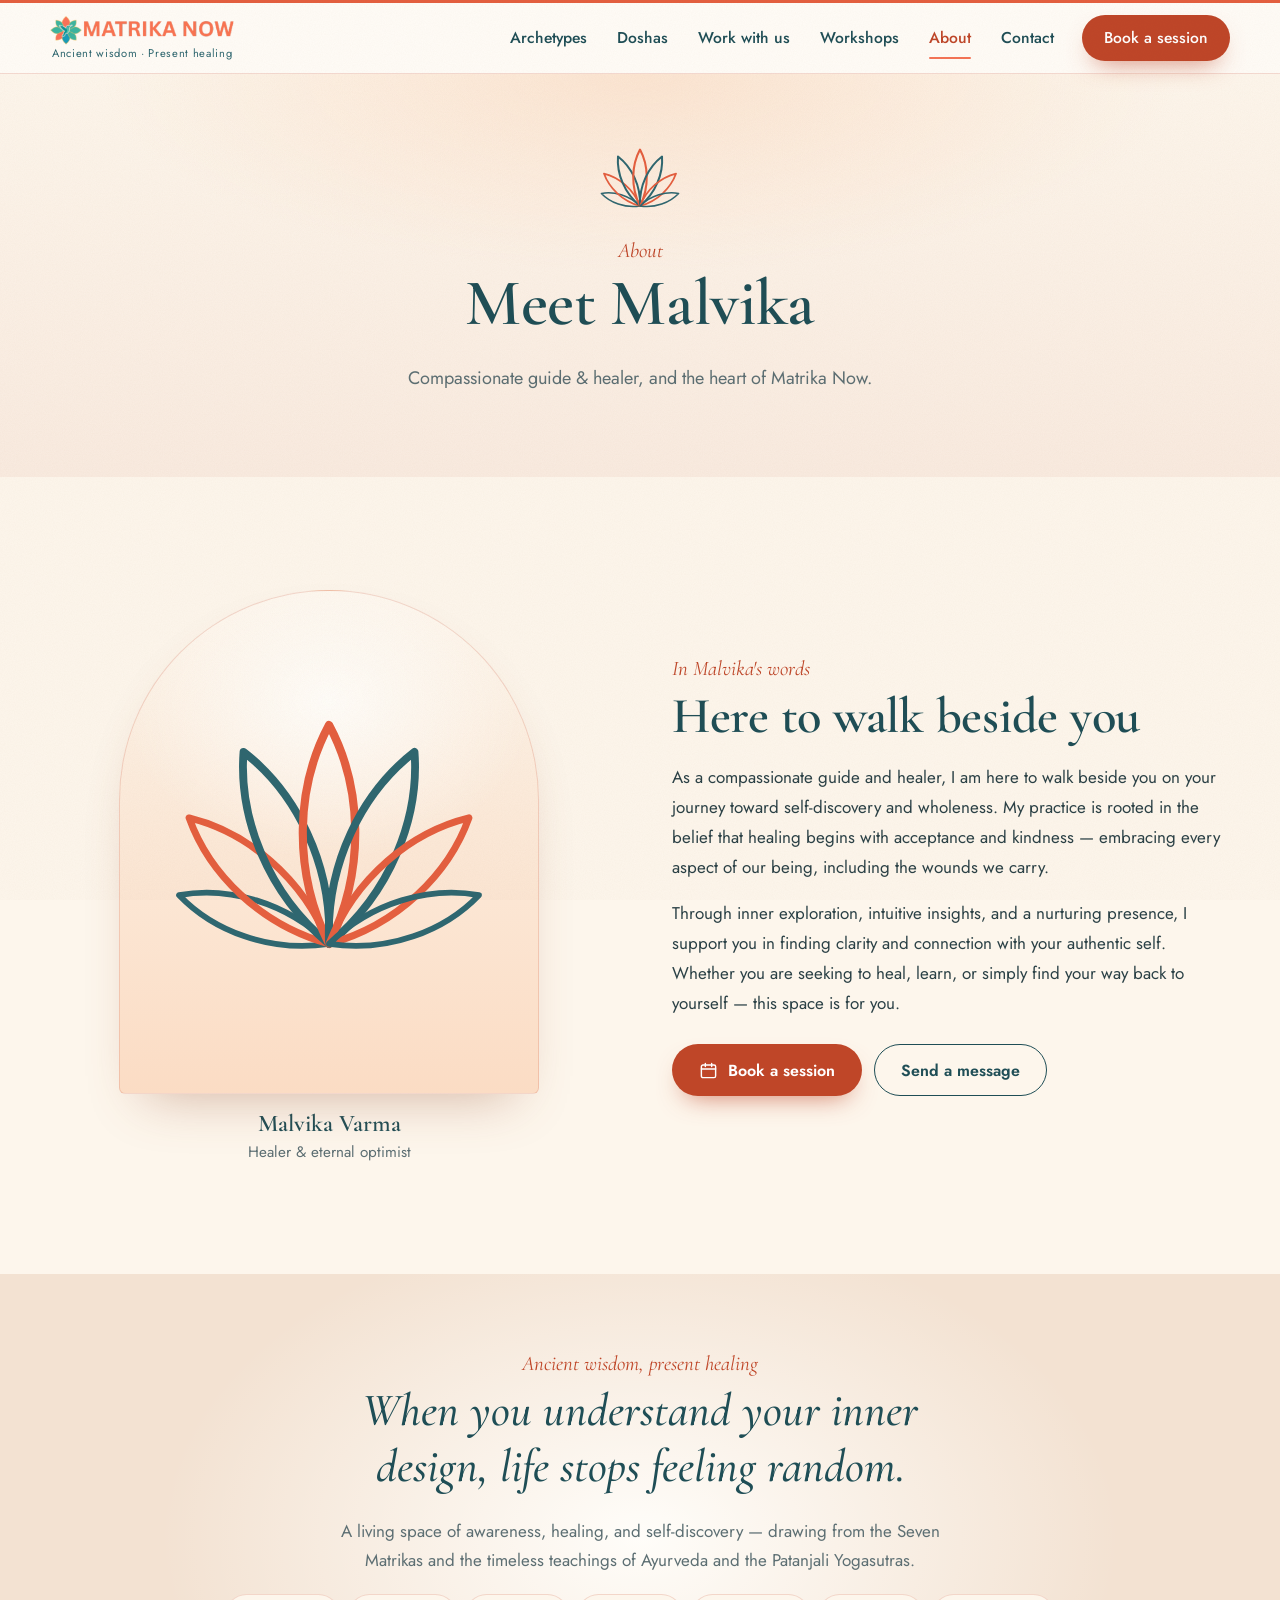
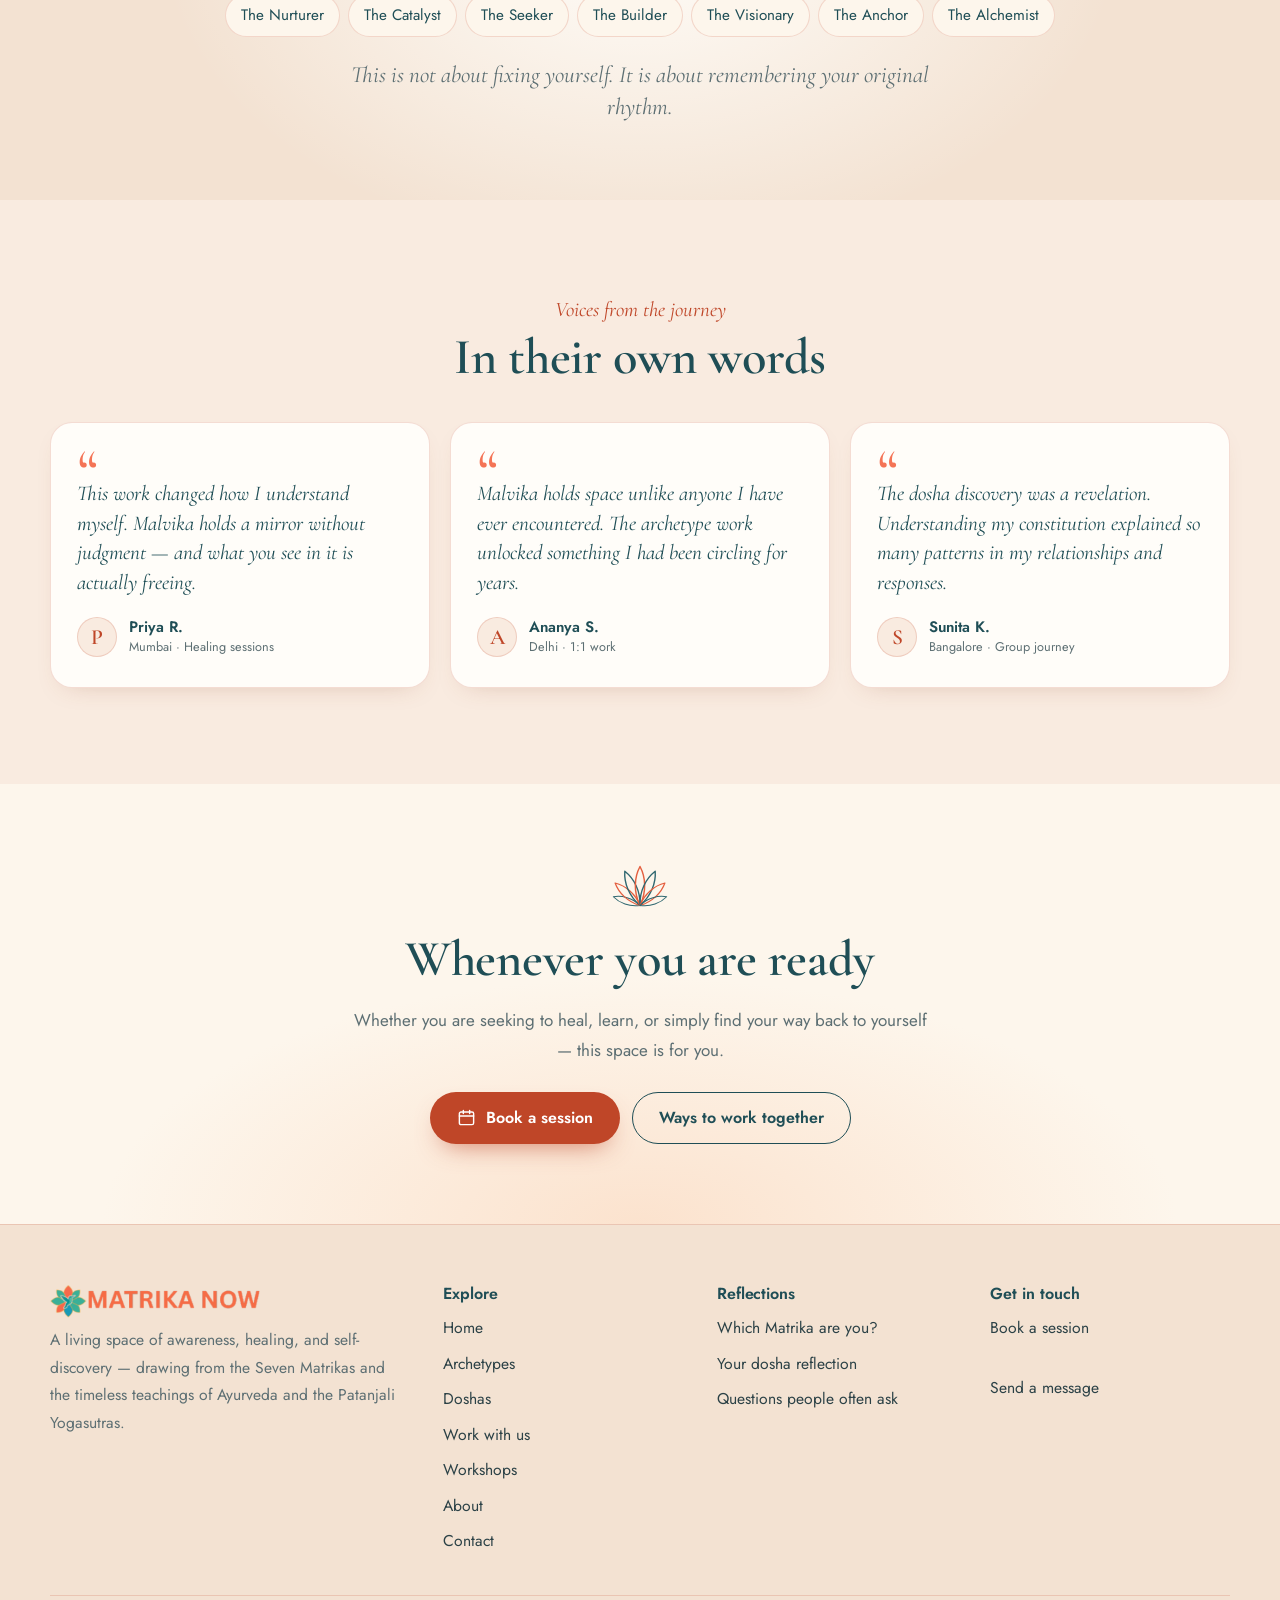
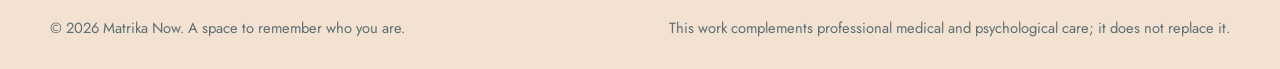
==== commit db8b404a: "Book, workshop and reflection links go to Fullcurebank BOOKING_URL, WORKSHOP_URL and REFLECTION_URL " ====
--- a/about/index.html
+++ b/about/index.html
@@ -71,6 +71,6 @@
 <a class="wa" data-show="whatsapp" href="#" aria-label="Chat on WhatsApp"><svg viewBox="0 0 32 32" fill="currentColor" aria-hidden="true"><path d="M16 3C8.8 3 3 8.8 3 16c0 2.3.6 4.5 1.7 6.4L3 29l6.8-1.8A13 13 0 0016 29c7.2 0 13-5.8 13-13S23.2 3 16 3zm0 23.7c-2 0-3.9-.6-5.5-1.6l-.4-.2-4 1 1.1-3.9-.3-.4A10.7 10.7 0 1116 26.7zm5.9-8c-.3-.2-1.9-.9-2.2-1s-.5-.2-.7.2-.8 1-1 1.2-.4.2-.7.1a8.7 8.7 0 01-4.3-3.8c-.3-.6.3-.5.9-1.7.1-.2 0-.4 0-.5l-1-2.3c-.2-.6-.5-.5-.7-.5h-.6c-.2 0-.6.1-.9.4s-1.2 1.2-1.2 2.9 1.2 3.4 1.4 3.6c.2.2 2.4 3.7 5.9 5.2 2.2.9 3 1 4.1.8.7-.1 1.9-.8 2.2-1.5s.3-1.4.2-1.5-.3-.2-.6-.4z"/></svg></a>
 <button class="to-top" aria-label="Back to top"><svg viewBox="0 0 24 24" fill="none" stroke="currentColor" stroke-width="2" stroke-linecap="round" stroke-linejoin="round"><path d="M12 19V5M5 12l7-7 7 7"/></svg></button>
 <div class="mbar"><a class="btn btn-coral" data-book href="../contact/">Book a session</a><a class="btn btn-soft" href="../archetypes/#quiz">Take the reflection</a></div>
-<script src="../assets/js/site.js?v=1" defer></script>
+<script src="../assets/js/site.js?v=2" defer></script>
 </body>
 </html>
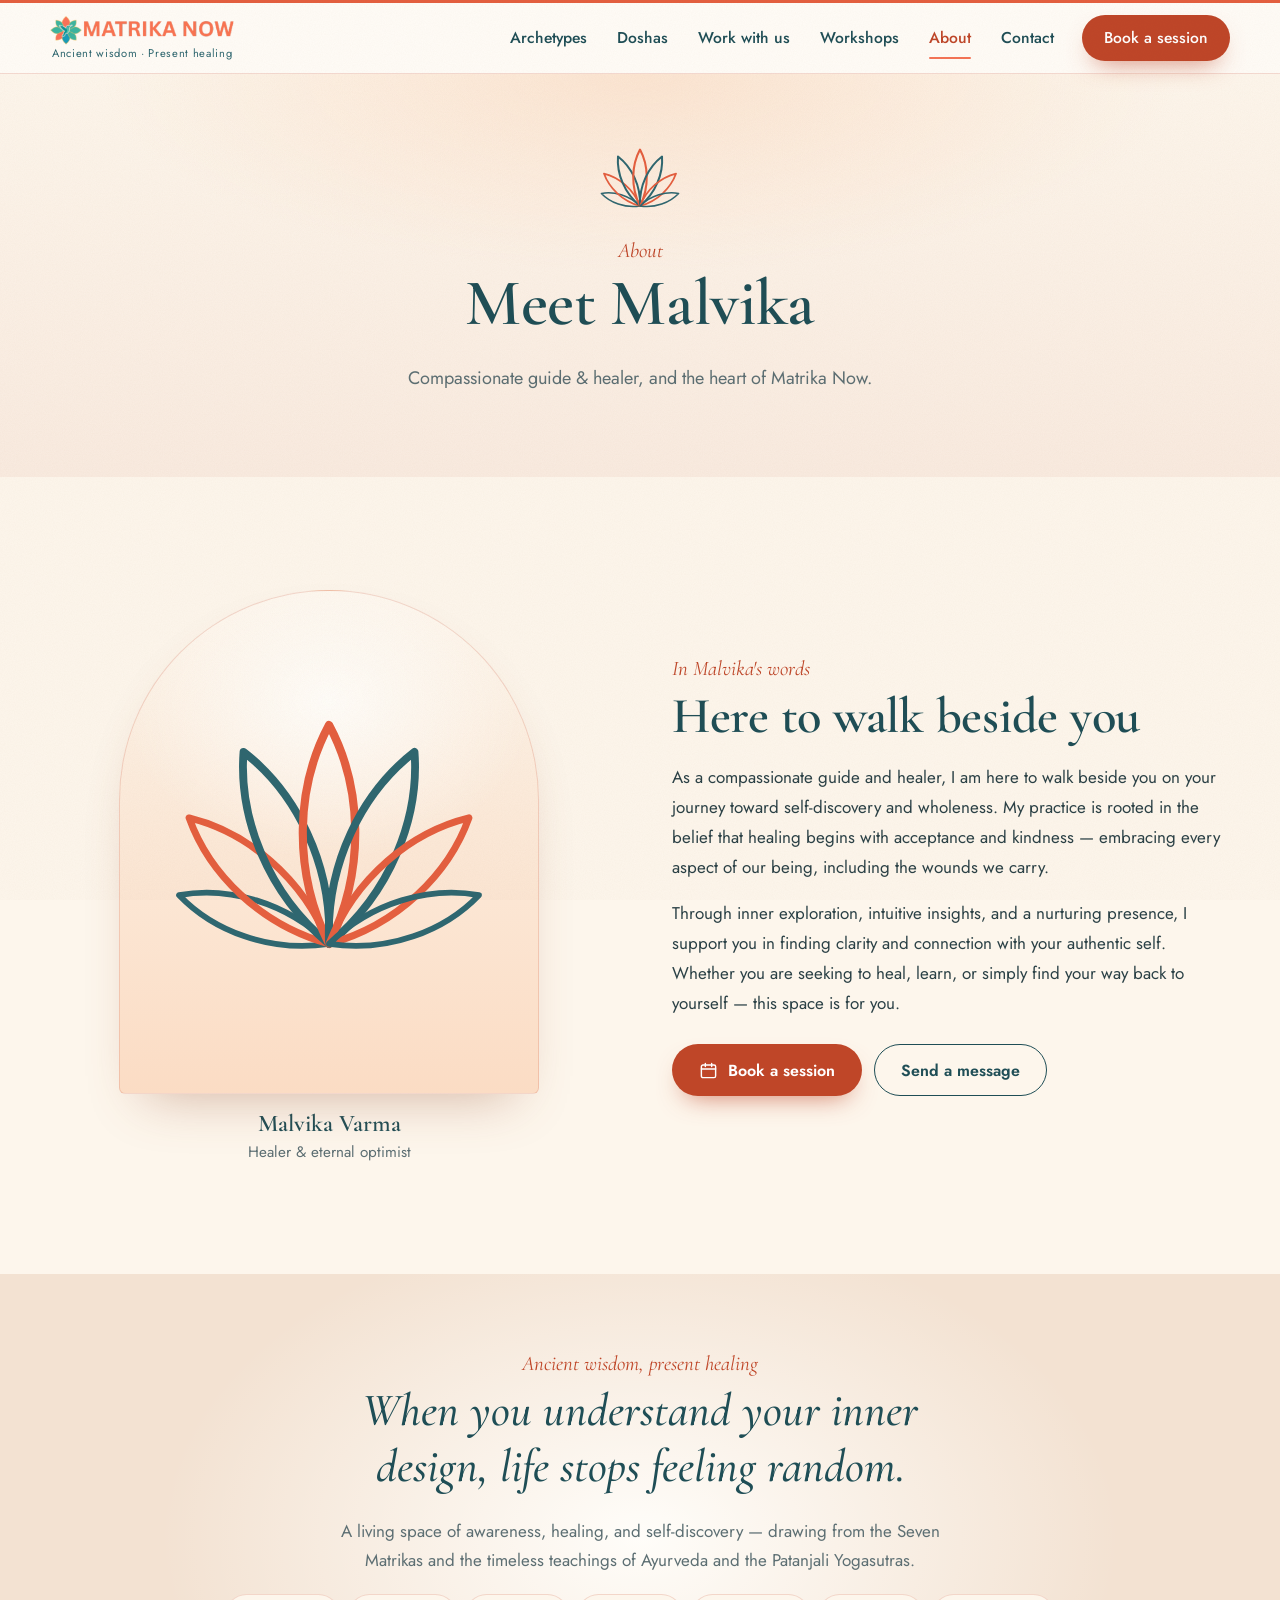
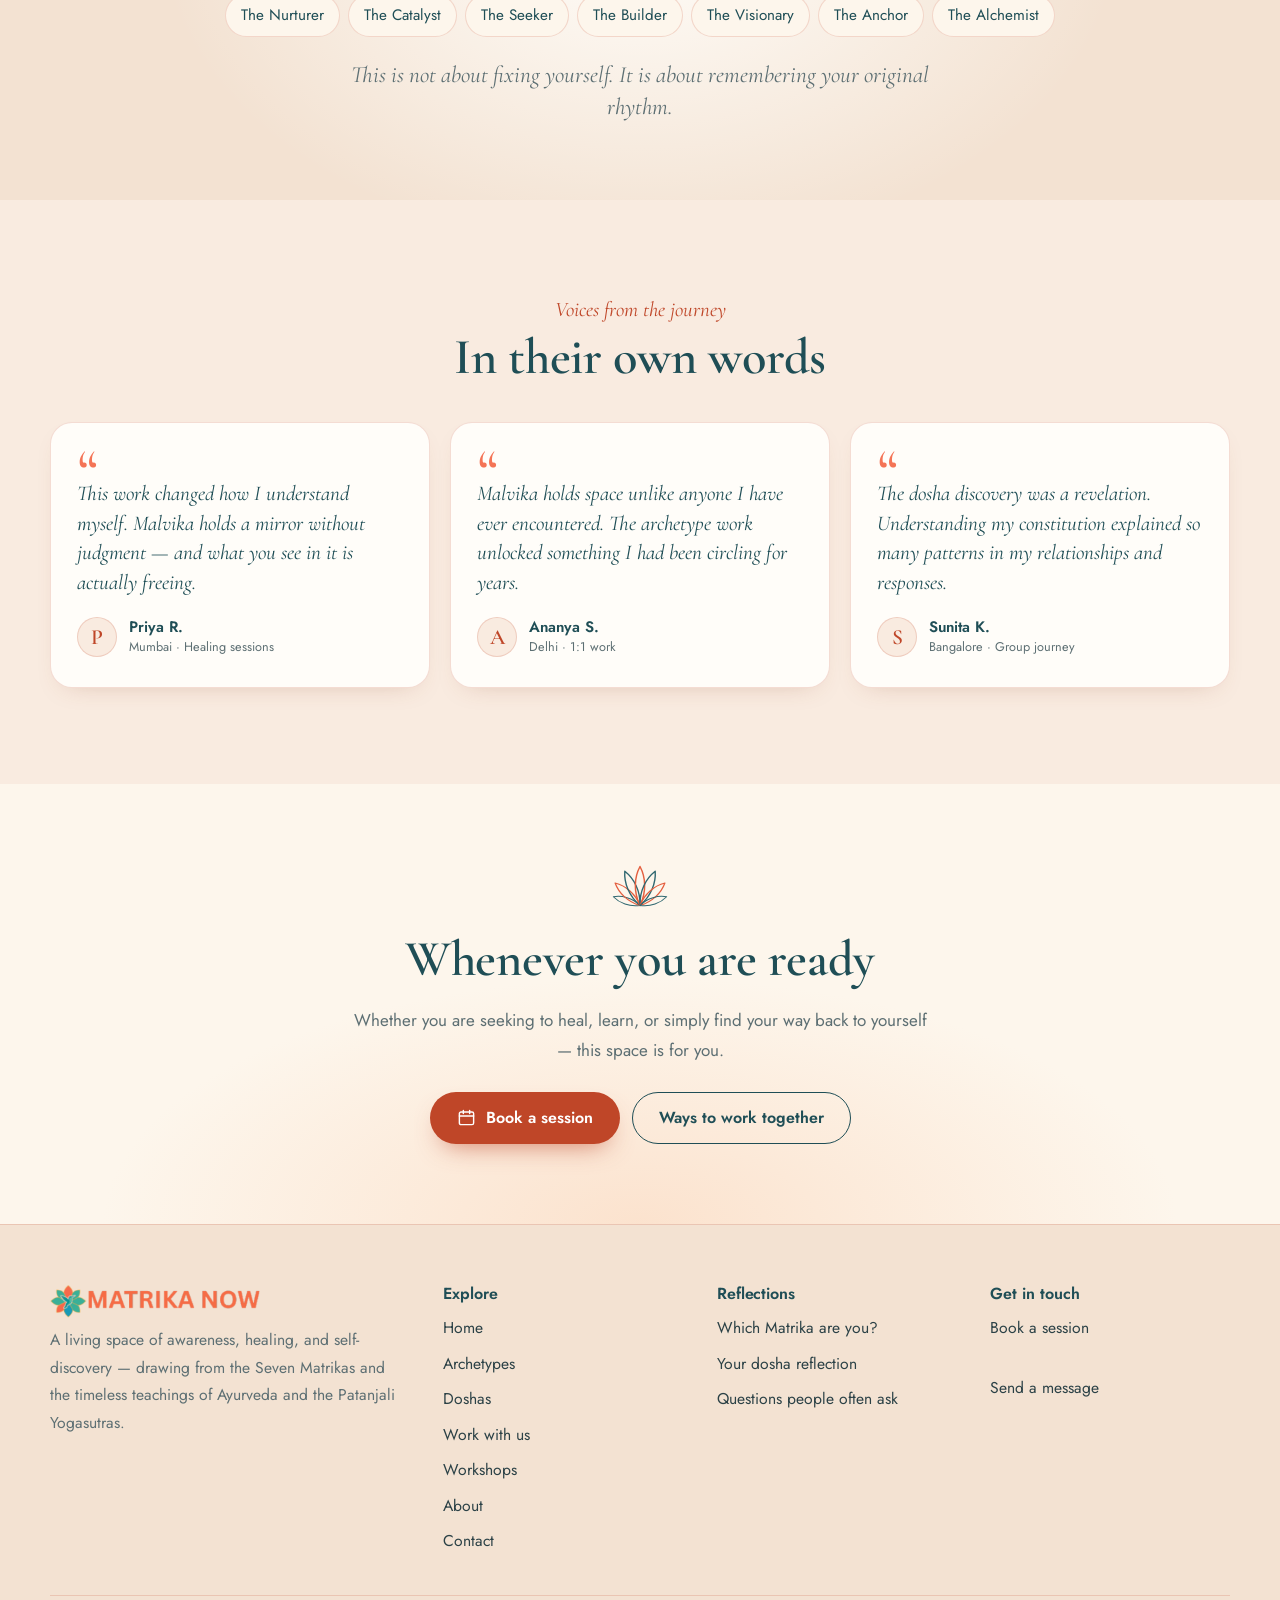
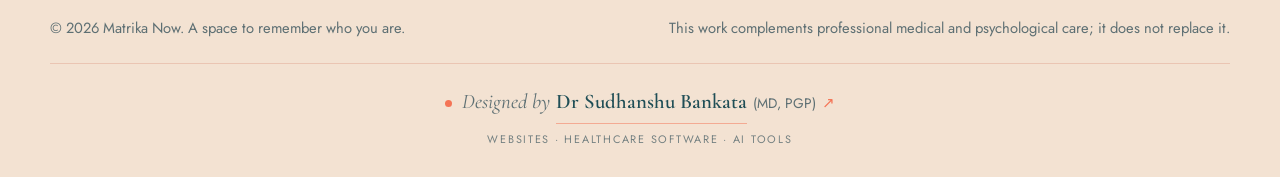
==== commit bdff7f5f: "Add Designed by Dr Sudhanshu Bankata footer credit linking to lexmedix.in/services Co-Authored-By: C" ====
--- a/about/index.html
+++ b/about/index.html
@@ -18,7 +18,7 @@
   <link rel="preconnect" href="https://fonts.googleapis.com">
   <link rel="preconnect" href="https://fonts.gstatic.com" crossorigin>
   <link rel="stylesheet" href="https://fonts.googleapis.com/css2?family=Cormorant+Garamond:ital,wght@0,500;0,600;1,400;1,500;1,600&family=Jost:wght@400;500;600&display=swap">
-  <link rel="stylesheet" href="../assets/css/site.css?v=1">
+  <link rel="stylesheet" href="../assets/css/site.css?v=8463160b">
 </head>
 <body>
 <a class="skip" href="#main">Skip to content</a>
@@ -66,7 +66,8 @@
       <div><h4>Get in touch</h4><ul><li><a data-show="booking" href="#">Book a session</a></li><li><a data-show="email" href="#"><span data-fill></span></a></li><li><a data-show="whatsapp" href="#">WhatsApp <span data-fill></span></a></li><li><a data-show="phone" href="#"><span data-fill></span></a></li><li><a href="../contact/">Send a message</a></li></ul></div>
     </div>
     <div class="fine"><p>&copy; <span data-year>2026</span> Matrika Now. A space to remember who you are.</p><p>This work complements professional medical and psychological care; it does not replace it.</p></div>
-  </div>
+  <div class="made-by"><a class="mb" href="https://lexmedix.in/services/" target="_blank" rel="noopener" aria-label="Designed by Dr Sudhanshu Bankata (MD, PGP). Website, software and AI services at Lexmedix. Opens in a new tab"><span class="mb-main"><span class="mb-pre">Designed by</span> <span class="mb-name">Dr Sudhanshu Bankata</span> <span class="mb-cred">(MD, PGP)</span><span class="mb-arrow" aria-hidden="true">&#8599;</span></span><span class="mb-sub" aria-hidden="true">Websites &middot; Healthcare software &middot; AI tools</span></a></div>
+</div>
 </footer>
 <a class="wa" data-show="whatsapp" href="#" aria-label="Chat on WhatsApp"><svg viewBox="0 0 32 32" fill="currentColor" aria-hidden="true"><path d="M16 3C8.8 3 3 8.8 3 16c0 2.3.6 4.5 1.7 6.4L3 29l6.8-1.8A13 13 0 0016 29c7.2 0 13-5.8 13-13S23.2 3 16 3zm0 23.7c-2 0-3.9-.6-5.5-1.6l-.4-.2-4 1 1.1-3.9-.3-.4A10.7 10.7 0 1116 26.7zm5.9-8c-.3-.2-1.9-.9-2.2-1s-.5-.2-.7.2-.8 1-1 1.2-.4.2-.7.1a8.7 8.7 0 01-4.3-3.8c-.3-.6.3-.5.9-1.7.1-.2 0-.4 0-.5l-1-2.3c-.2-.6-.5-.5-.7-.5h-.6c-.2 0-.6.1-.9.4s-1.2 1.2-1.2 2.9 1.2 3.4 1.4 3.6c.2.2 2.4 3.7 5.9 5.2 2.2.9 3 1 4.1.8.7-.1 1.9-.8 2.2-1.5s.3-1.4.2-1.5-.3-.2-.6-.4z"/></svg></a>
 <button class="to-top" aria-label="Back to top"><svg viewBox="0 0 24 24" fill="none" stroke="currentColor" stroke-width="2" stroke-linecap="round" stroke-linejoin="round"><path d="M12 19V5M5 12l7-7 7 7"/></svg></button>
--- a/assets/css/site.css
+++ b/assets/css/site.css
@@ -406,3 +406,21 @@
   .ripple{animation:none;stroke-dashoffset:0}
   .qbar i,.bars .track i{transition:none}
 }
+
+/* ---------- Designer credit ("Designed by", footer) ---------- */
+.made-by { margin-top: 22px; padding-top: 20px; border-top: 1px solid var(--mb-line); display: flex; justify-content: center; text-align: center; min-width: 0; }
+.made-by .mb { display: inline-flex; flex-direction: column; align-items: center; gap: 6px; min-height: 44px; justify-content: center; max-width: 100%; color: var(--mb-text); text-decoration: none; overflow-wrap: anywhere; }
+.made-by .mb:hover { text-decoration: none; color: var(--mb-text); }
+.made-by .mb-main { display: inline-flex; flex-wrap: wrap; align-items: baseline; justify-content: center; gap: 0 .4em; min-width: 0; }
+.made-by .mb-pre { font-family: var(--mb-pre-font); font-style: var(--mb-pre-style, normal); font-size: var(--mb-pre-size, 1.1rem); color: var(--mb-muted); letter-spacing: var(--mb-pre-ls, 0); text-transform: var(--mb-pre-tt, none); }
+.made-by .mb-name { font-family: var(--mb-name-font); font-weight: var(--mb-name-weight, 600); font-size: var(--mb-name-size, 1.05rem); letter-spacing: var(--mb-name-ls, 0); text-transform: var(--mb-name-tt, none); color: var(--mb-name-color, var(--mb-text)); padding-bottom: 2px; border-bottom: 1px solid var(--mb-rest); background: linear-gradient(var(--mb-accent), var(--mb-accent)) 0 100% / 0 2px no-repeat; transition: background-size .35s ease; }
+.made-by .mb-cred { font-family: var(--mb-cred-font, var(--mb-name-font)); font-size: .86rem; color: var(--mb-muted); }
+.made-by .mb-arrow { font-family: system-ui, "Segoe UI Symbol", sans-serif; color: var(--mb-accent); display: inline-block; transition: transform .25s ease; font-size: .95em; }
+.made-by .mb-sub { font-family: var(--mb-sub-font); font-size: .68rem; letter-spacing: .16em; text-transform: uppercase; color: var(--mb-muted); opacity: .85; }
+.made-by .mb:hover .mb-name, .made-by .mb:focus-visible .mb-name { background-size: 100% 2px; }
+.made-by .mb:hover .mb-arrow, .made-by .mb:focus-visible .mb-arrow { transform: translate(3px, -3px); }
+.made-by .mb:focus-visible { outline: 2px solid var(--mb-accent); outline-offset: 4px; border-radius: 4px; }
+@media (prefers-reduced-motion: reduce) { .made-by .mb-name, .made-by .mb-arrow { transition: none; } }
+.made-by { --mb-line: var(--line); --mb-text: var(--primary); --mb-muted: var(--muted); --mb-accent: var(--accent); --mb-rest: rgba(244,116,86,.5); --mb-pre-font: var(--display); --mb-pre-style: italic; --mb-pre-size: 1.3rem; --mb-name-font: var(--display); --mb-name-weight: 600; --mb-name-size: 1.3rem; --mb-name-color: var(--primary); --mb-sub-font: var(--sans); --mb-cred-font: var(--sans); }
+.made-by .mb-main::before { content: ""; width: 7px; height: 7px; border-radius: 50%; background: var(--accent); align-self: center; margin-right: .2em; }
+.made-by .mb:hover .mb-name { color: var(--accent-ink); }
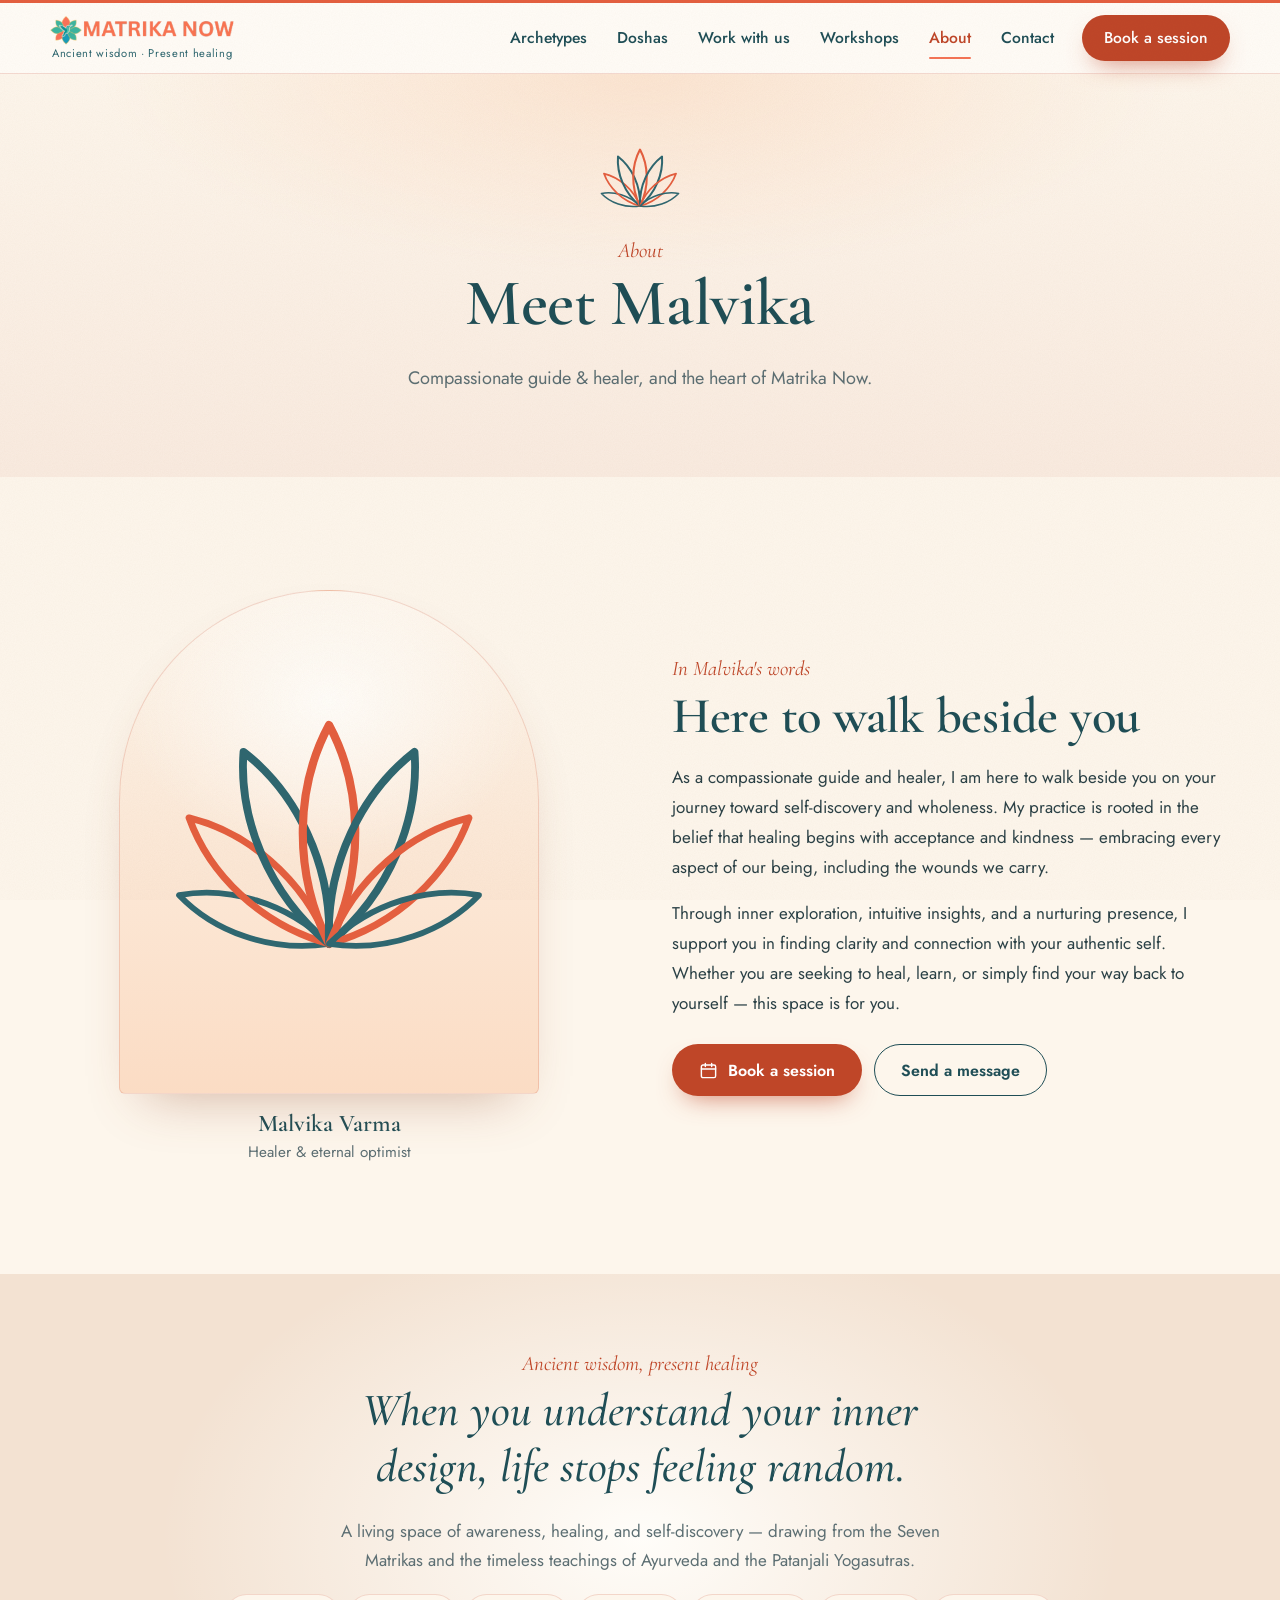
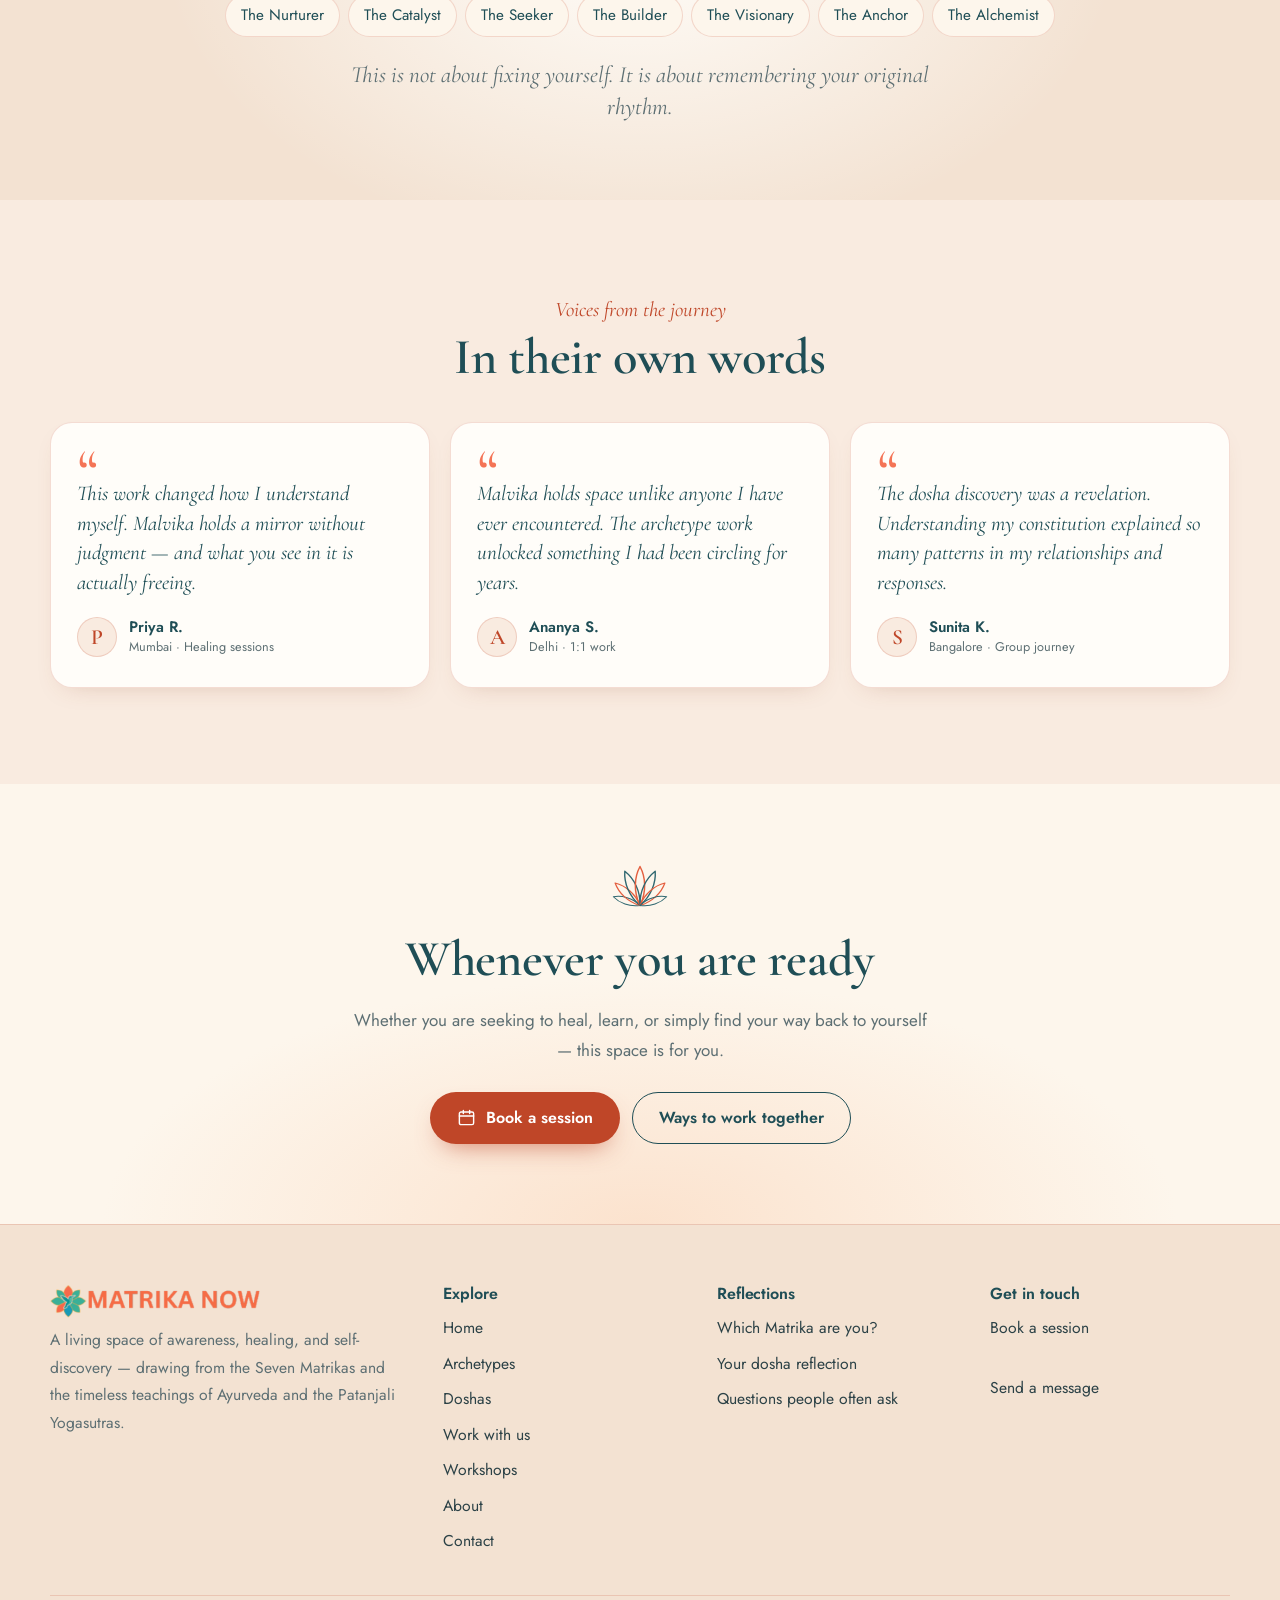
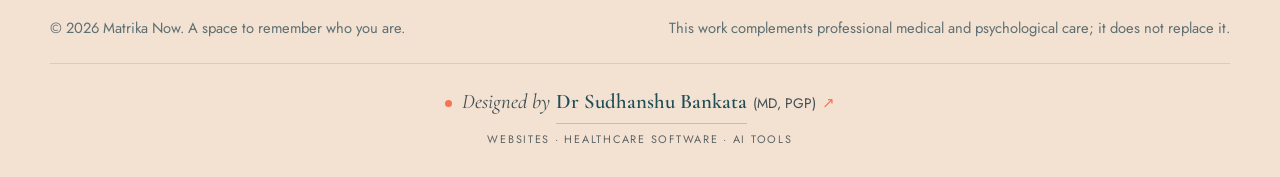
==== commit ae6cf238: "Footer credit: stronger contrast for the muted text (WCAG AA) Only the credit's --mb-muted colour ch" ====
--- a/about/index.html
+++ b/about/index.html
@@ -18,7 +18,7 @@
   <link rel="preconnect" href="https://fonts.googleapis.com">
   <link rel="preconnect" href="https://fonts.gstatic.com" crossorigin>
   <link rel="stylesheet" href="https://fonts.googleapis.com/css2?family=Cormorant+Garamond:ital,wght@0,500;0,600;1,400;1,500;1,600&family=Jost:wght@400;500;600&display=swap">
-  <link rel="stylesheet" href="../assets/css/site.css?v=8463160b">
+  <link rel="stylesheet" href="../assets/css/site.css?v=01f8c1c7">
 </head>
 <body>
 <a class="skip" href="#main">Skip to content</a>
@@ -66,7 +66,7 @@
       <div><h4>Get in touch</h4><ul><li><a data-show="booking" href="#">Book a session</a></li><li><a data-show="email" href="#"><span data-fill></span></a></li><li><a data-show="whatsapp" href="#">WhatsApp <span data-fill></span></a></li><li><a data-show="phone" href="#"><span data-fill></span></a></li><li><a href="../contact/">Send a message</a></li></ul></div>
     </div>
     <div class="fine"><p>&copy; <span data-year>2026</span> Matrika Now. A space to remember who you are.</p><p>This work complements professional medical and psychological care; it does not replace it.</p></div>
-  <div class="made-by"><a class="mb" href="https://lexmedix.in/services/" target="_blank" rel="noopener" aria-label="Designed by Dr Sudhanshu Bankata (MD, PGP). Website, software and AI services at Lexmedix. Opens in a new tab"><span class="mb-main"><span class="mb-pre">Designed by</span> <span class="mb-name">Dr Sudhanshu Bankata</span> <span class="mb-cred">(MD, PGP)</span><span class="mb-arrow" aria-hidden="true">&#8599;</span></span><span class="mb-sub" aria-hidden="true">Websites &middot; Healthcare software &middot; AI tools</span></a></div>
+  <div class="made-by"><a class="mb" href="https://lexmedix.in/services/" target="_blank" rel="noopener"><span class="mb-main"><span class="mb-pre">Designed by</span> <span class="mb-name">Dr Sudhanshu Bankata</span> <span class="mb-cred">(MD, PGP)</span><span class="mb-arrow" aria-hidden="true">&#8599;</span></span><span class="mb-sr">, </span><span class="mb-sub">Websites &middot; Healthcare software &middot; AI tools</span><span class="mb-sr"> (opens in a new tab)</span></a></div>
 </div>
 </footer>
 <a class="wa" data-show="whatsapp" href="#" aria-label="Chat on WhatsApp"><svg viewBox="0 0 32 32" fill="currentColor" aria-hidden="true"><path d="M16 3C8.8 3 3 8.8 3 16c0 2.3.6 4.5 1.7 6.4L3 29l6.8-1.8A13 13 0 0016 29c7.2 0 13-5.8 13-13S23.2 3 16 3zm0 23.7c-2 0-3.9-.6-5.5-1.6l-.4-.2-4 1 1.1-3.9-.3-.4A10.7 10.7 0 1116 26.7zm5.9-8c-.3-.2-1.9-.9-2.2-1s-.5-.2-.7.2-.8 1-1 1.2-.4.2-.7.1a8.7 8.7 0 01-4.3-3.8c-.3-.6.3-.5.9-1.7.1-.2 0-.4 0-.5l-1-2.3c-.2-.6-.5-.5-.7-.5h-.6c-.2 0-.6.1-.9.4s-1.2 1.2-1.2 2.9 1.2 3.4 1.4 3.6c.2.2 2.4 3.7 5.9 5.2 2.2.9 3 1 4.1.8.7-.1 1.9-.8 2.2-1.5s.3-1.4.2-1.5-.3-.2-.6-.4z"/></svg></a>
--- a/assets/css/site.css
+++ b/assets/css/site.css
@@ -409,7 +409,7 @@
 
 /* ---------- Designer credit ("Designed by", footer) ---------- */
 .made-by { margin-top: 22px; padding-top: 20px; border-top: 1px solid var(--mb-line); display: flex; justify-content: center; text-align: center; min-width: 0; }
-.made-by .mb { display: inline-flex; flex-direction: column; align-items: center; gap: 6px; min-height: 44px; justify-content: center; max-width: 100%; color: var(--mb-text); text-decoration: none; overflow-wrap: anywhere; }
+.made-by .mb { display: inline-flex; flex-direction: column; align-items: center; gap: 6px; min-height: 44px; justify-content: center; max-width: 100%; color: var(--mb-text); text-decoration: none; overflow-wrap: anywhere; position: relative; }
 .made-by .mb:hover { text-decoration: none; color: var(--mb-text); }
 .made-by .mb-main { display: inline-flex; flex-wrap: wrap; align-items: baseline; justify-content: center; gap: 0 .4em; min-width: 0; }
 .made-by .mb-pre { font-family: var(--mb-pre-font); font-style: var(--mb-pre-style, normal); font-size: var(--mb-pre-size, 1.1rem); color: var(--mb-muted); letter-spacing: var(--mb-pre-ls, 0); text-transform: var(--mb-pre-tt, none); }
@@ -417,10 +417,11 @@
 .made-by .mb-cred { font-family: var(--mb-cred-font, var(--mb-name-font)); font-size: .86rem; color: var(--mb-muted); }
 .made-by .mb-arrow { font-family: system-ui, "Segoe UI Symbol", sans-serif; color: var(--mb-accent); display: inline-block; transition: transform .25s ease; font-size: .95em; }
 .made-by .mb-sub { font-family: var(--mb-sub-font); font-size: .68rem; letter-spacing: .16em; text-transform: uppercase; color: var(--mb-muted); opacity: .85; }
+.made-by .mb-sr { position: absolute; width: 1px; height: 1px; margin: -1px; padding: 0; overflow: hidden; clip: rect(0 0 0 0); white-space: nowrap; border: 0; }
 .made-by .mb:hover .mb-name, .made-by .mb:focus-visible .mb-name { background-size: 100% 2px; }
 .made-by .mb:hover .mb-arrow, .made-by .mb:focus-visible .mb-arrow { transform: translate(3px, -3px); }
 .made-by .mb:focus-visible { outline: 2px solid var(--mb-accent); outline-offset: 4px; border-radius: 4px; }
 @media (prefers-reduced-motion: reduce) { .made-by .mb-name, .made-by .mb-arrow { transition: none; } }
-.made-by { --mb-line: var(--line); --mb-text: var(--primary); --mb-muted: var(--muted); --mb-accent: var(--accent); --mb-rest: rgba(244,116,86,.5); --mb-pre-font: var(--display); --mb-pre-style: italic; --mb-pre-size: 1.3rem; --mb-name-font: var(--display); --mb-name-weight: 600; --mb-name-size: 1.3rem; --mb-name-color: var(--primary); --mb-sub-font: var(--sans); --mb-cred-font: var(--sans); }
+.made-by { --mb-line: var(--line); --mb-text: var(--primary); --mb-muted: #404d50; --mb-accent: var(--accent); --mb-rest: rgba(244,116,86,.5); --mb-pre-font: var(--display); --mb-pre-style: italic; --mb-pre-size: 1.3rem; --mb-name-font: var(--display); --mb-name-weight: 600; --mb-name-size: 1.3rem; --mb-name-color: var(--primary); --mb-sub-font: var(--sans); --mb-cred-font: var(--sans); }
 .made-by .mb-main::before { content: ""; width: 7px; height: 7px; border-radius: 50%; background: var(--accent); align-self: center; margin-right: .2em; }
 .made-by .mb:hover .mb-name { color: var(--accent-ink); }
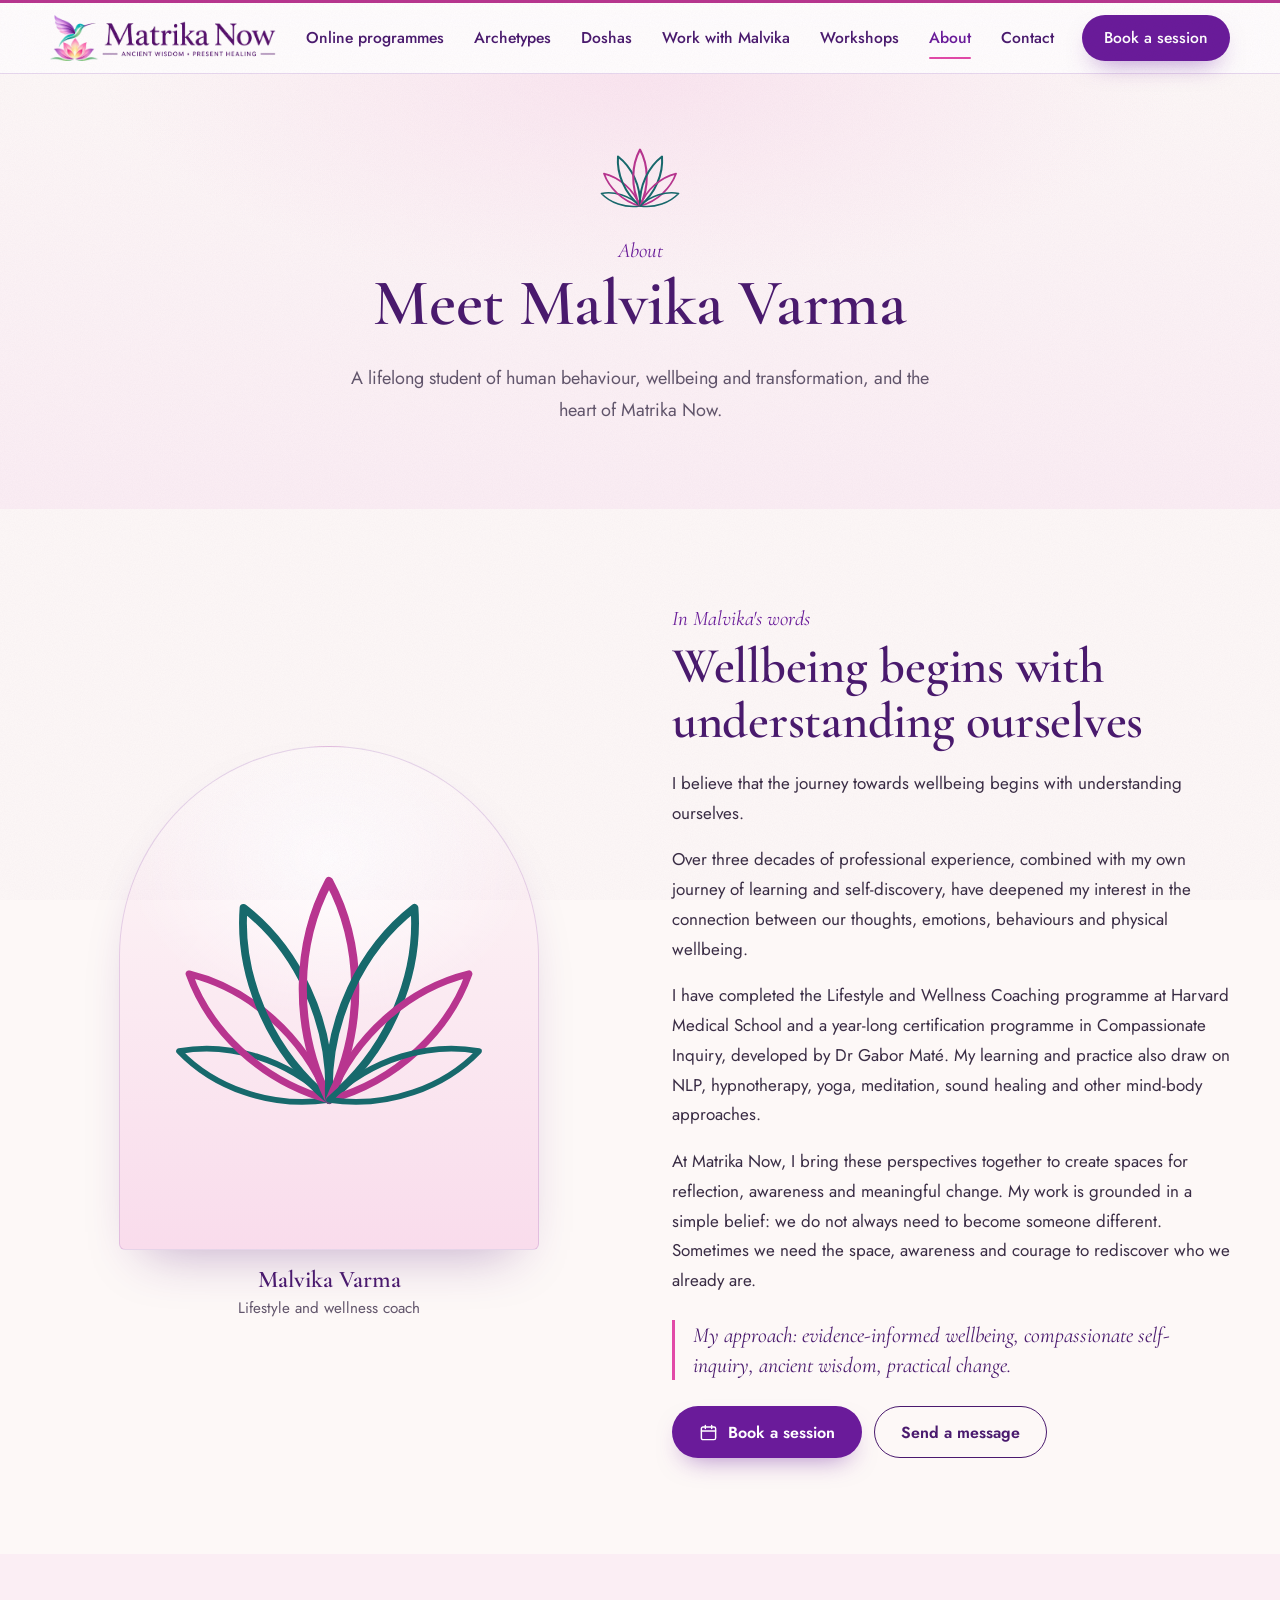
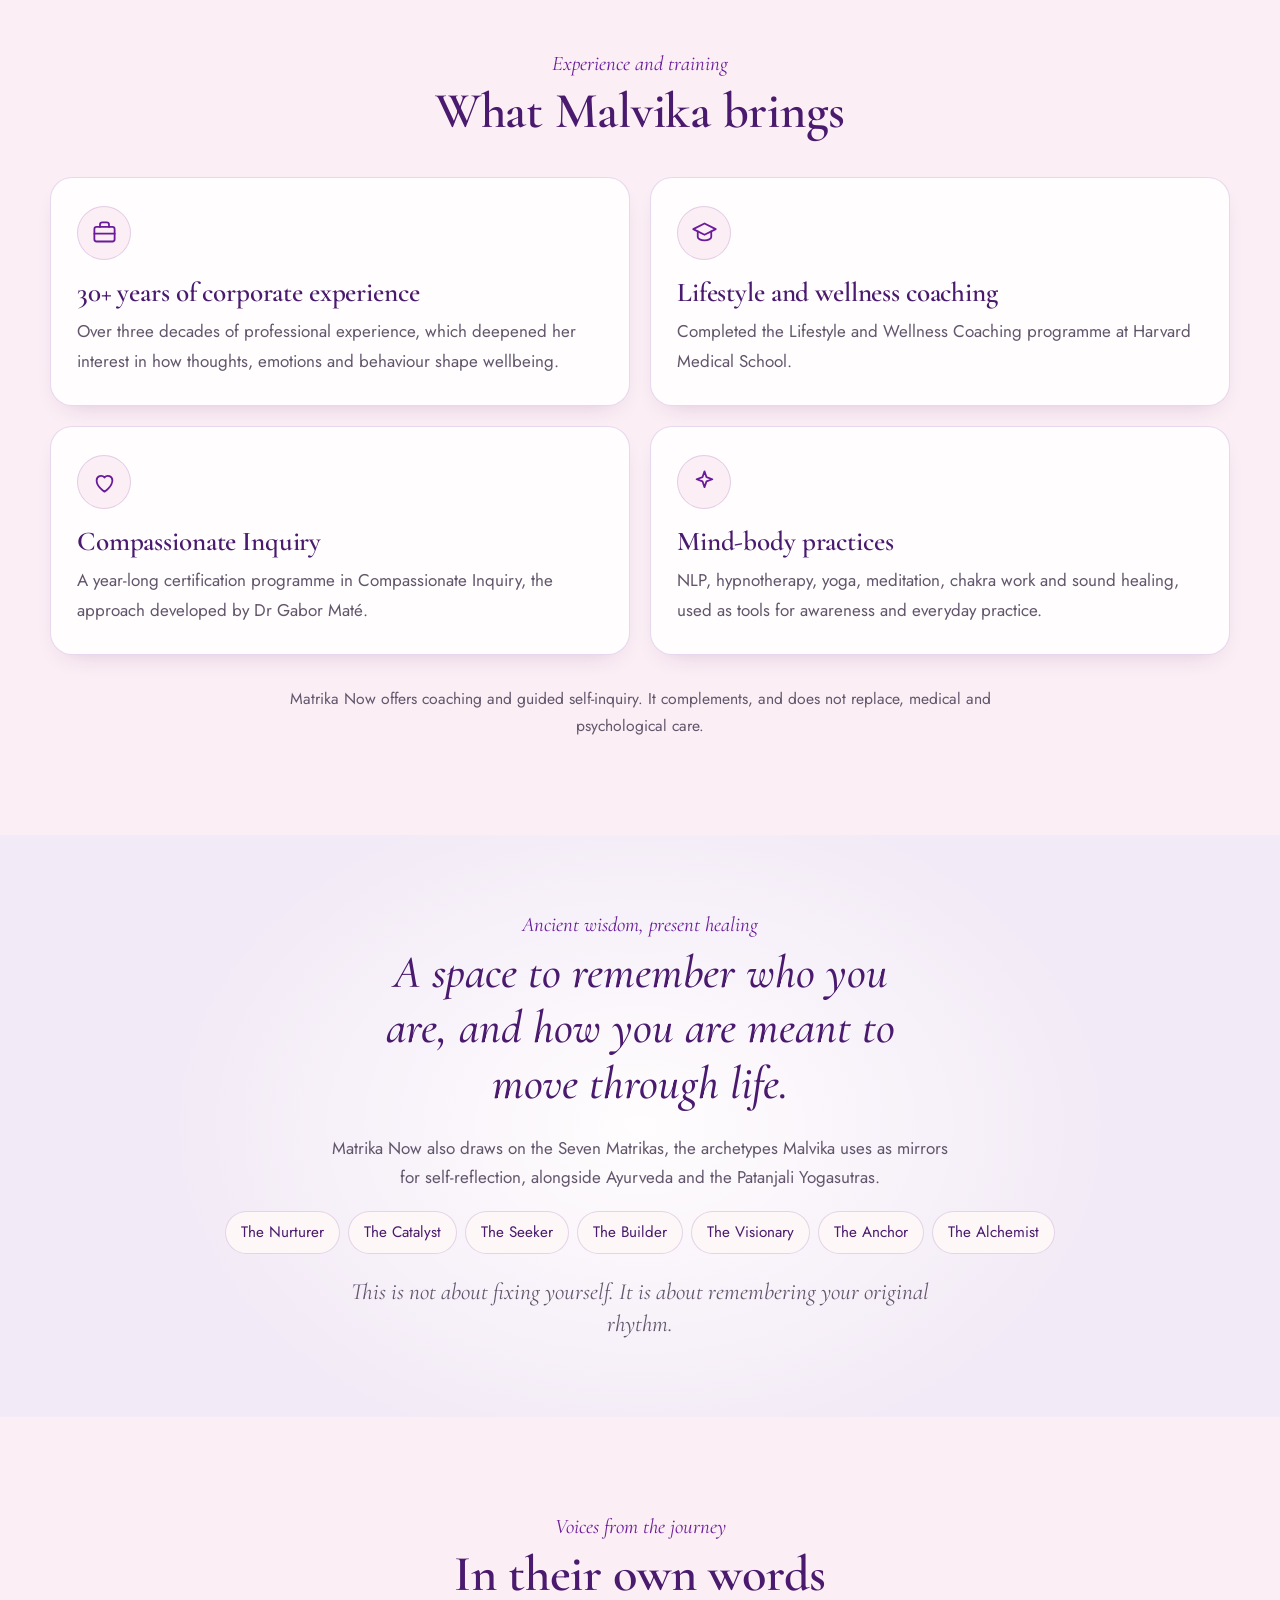
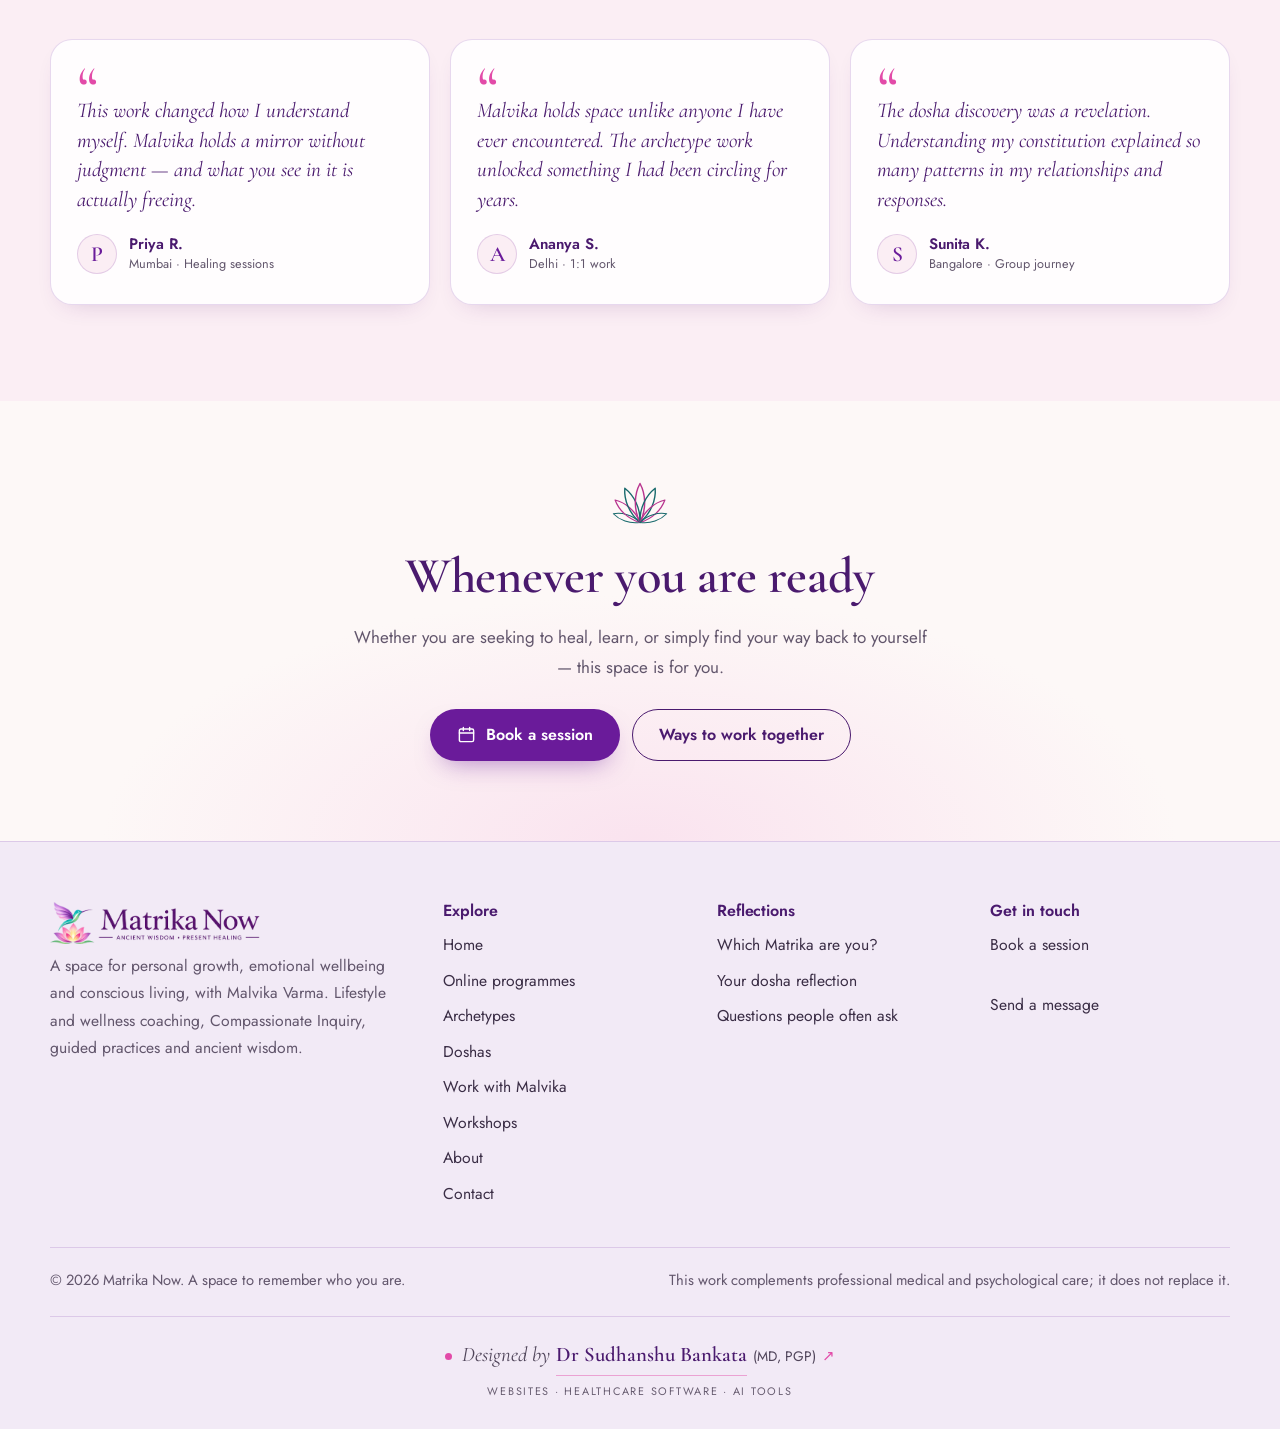
==== commit 04e01534: "Client feedback: new logo, purple palette, Online Programmes page - New hummingbird-lotus logo from " ====
--- a/about/index.html
+++ b/about/index.html
@@ -3,22 +3,23 @@
 <head>
   <meta charset="utf-8">
   <meta name="viewport" content="width=device-width, initial-scale=1">
-  <title>About Malvika Varma — Healer and Guide | Matrika Now</title>
-  <meta name="description" content="Malvika Varma is a compassionate guide and healer, and the heart of Matrika Now: a space for healing and self-discovery.">
-  <meta name="theme-color" content="#fdf6ec">
+  <title>About Malvika Varma, Wellness Coach | Matrika Now</title>
+  <meta name="description" content="Malvika Varma: 30+ years of corporate experience, Harvard Medical School lifestyle and wellness coaching programme, and Compassionate Inquiry training.">
+  <meta name="theme-color" content="#fdf8f7">
   <meta property="og:type" content="website">
   <meta property="og:site_name" content="Matrika Now">
-  <meta property="og:title" content="About Malvika Varma — Healer and Guide | Matrika Now">
-  <meta property="og:description" content="Malvika Varma is a compassionate guide and healer, and the heart of Matrika Now: a space for healing and self-discovery.">
+  <meta property="og:title" content="About Malvika Varma, Wellness Coach | Matrika Now">
+  <meta property="og:description" content="Malvika Varma: 30+ years of corporate experience, Harvard Medical School lifestyle and wellness coaching programme, and Compassionate Inquiry training.">
   <meta property="og:image" content="https://matrikanow.com/assets/img/og-image.jpg">
   <meta property="og:url" content="https://matrikanow.com/about/">
   <meta name="twitter:card" content="summary_large_image">
   <link rel="canonical" href="https://matrikanow.com/about/">
   <link rel="icon" type="image/png" href="../favicon.png">
+  <link rel="apple-touch-icon" href="../assets/img/apple-touch-icon.png">
   <link rel="preconnect" href="https://fonts.googleapis.com">
   <link rel="preconnect" href="https://fonts.gstatic.com" crossorigin>
   <link rel="stylesheet" href="https://fonts.googleapis.com/css2?family=Cormorant+Garamond:ital,wght@0,500;0,600;1,400;1,500;1,600&family=Jost:wght@400;500;600&display=swap">
-  <link rel="stylesheet" href="../assets/css/site.css?v=01f8c1c7">
+  <link rel="stylesheet" href="../assets/css/site.css?v=a9e97d6f">
 </head>
 <body>
 <a class="skip" href="#main">Skip to content</a>
@@ -26,25 +27,38 @@
 <!-- HEADER (same on every page; generated, now edit each page) -->
 <header class="site-header">
   <div class="wrap bar">
-    <a class="brand" href="../" aria-label="Matrika Now home"><img src="../logo.png" alt="Matrika Now" width="300" height="48"><small>Ancient wisdom · Present healing</small></a>
+    <a class="brand" href="../" aria-label="Matrika Now home"><img src="../logo.png" alt="Matrika Now: ancient wisdom, present healing" width="561" height="112"></a>
     <button class="nav-toggle" aria-expanded="false" aria-controls="site-nav"><svg viewBox="0 0 24 24" fill="none" stroke="currentColor" stroke-width="2" stroke-linecap="round"><path d="M4 7h16M4 12h16M4 17h10"/></svg><span class="sr-only">Open menu</span></button>
-    <nav class="nav" id="site-nav" aria-label="Main"><a href="../archetypes/">Archetypes</a><a href="../doshas/">Doshas</a><a href="../work-with-us/">Work with us</a><a href="../workshops/">Workshops</a><a href="../about/" aria-current="page">About</a><a href="../contact/">Contact</a><a class="btn btn-coral" data-book href="../contact/">Book a session</a></nav>
+    <nav class="nav" id="site-nav" aria-label="Main"><a href="../programmes/">Online programmes</a><a href="../archetypes/">Archetypes</a><a href="../doshas/">Doshas</a><a href="../work-with-us/">Work with Malvika</a><a href="../workshops/">Workshops</a><a href="../about/" aria-current="page">About</a><a href="../contact/">Contact</a><a class="btn btn-coral" data-book href="../contact/">Book a session</a></nav>
   </div>
 </header>
 <main id="main">
-<section class="phero"><div class="wrap"><svg class="mark" viewBox="60 100 280 225" aria-hidden="true"><path transform="rotate(-72 200 300) translate(200 300) scale(0.72) translate(-200 -300)" d="M200 300 C 168 236 172 164 200 112 C 228 164 232 236 200 300 Z" fill="none" stroke="var(--primary-soft)" stroke-width="7" stroke-linejoin="round"/><path transform="rotate(-48 200 300) translate(200 300) scale(0.86) translate(-200 -300)" d="M200 300 C 168 236 172 164 200 112 C 228 164 232 236 200 300 Z" fill="none" stroke="var(--accent-deep)" stroke-width="7" stroke-linejoin="round"/><path transform="rotate(-24 200 300) translate(200 300) scale(0.96) translate(-200 -300)" d="M200 300 C 168 236 172 164 200 112 C 228 164 232 236 200 300 Z" fill="none" stroke="var(--primary-soft)" stroke-width="7" stroke-linejoin="round"/><path transform="rotate(0 200 300) translate(200 300) scale(1) translate(-200 -300)" d="M200 300 C 168 236 172 164 200 112 C 228 164 232 236 200 300 Z" fill="none" stroke="var(--accent-deep)" stroke-width="7" stroke-linejoin="round"/><path transform="rotate(24 200 300) translate(200 300) scale(0.96) translate(-200 -300)" d="M200 300 C 168 236 172 164 200 112 C 228 164 232 236 200 300 Z" fill="none" stroke="var(--primary-soft)" stroke-width="7" stroke-linejoin="round"/><path transform="rotate(48 200 300) translate(200 300) scale(0.86) translate(-200 -300)" d="M200 300 C 168 236 172 164 200 112 C 228 164 232 236 200 300 Z" fill="none" stroke="var(--accent-deep)" stroke-width="7" stroke-linejoin="round"/><path transform="rotate(72 200 300) translate(200 300) scale(0.72) translate(-200 -300)" d="M200 300 C 168 236 172 164 200 112 C 228 164 232 236 200 300 Z" fill="none" stroke="var(--primary-soft)" stroke-width="7" stroke-linejoin="round"/></svg><span class="note">About</span><h1>Meet Malvika</h1><p class="lede">Compassionate guide &amp; healer, and the heart of Matrika Now.</p></div></section>
+<section class="phero"><div class="wrap"><svg class="mark" viewBox="60 100 280 225" aria-hidden="true"><path transform="rotate(-72 200 300) translate(200 300) scale(0.72) translate(-200 -300)" d="M200 300 C 168 236 172 164 200 112 C 228 164 232 236 200 300 Z" fill="none" stroke="var(--primary-soft)" stroke-width="7" stroke-linejoin="round"/><path transform="rotate(-48 200 300) translate(200 300) scale(0.86) translate(-200 -300)" d="M200 300 C 168 236 172 164 200 112 C 228 164 232 236 200 300 Z" fill="none" stroke="var(--accent-deep)" stroke-width="7" stroke-linejoin="round"/><path transform="rotate(-24 200 300) translate(200 300) scale(0.96) translate(-200 -300)" d="M200 300 C 168 236 172 164 200 112 C 228 164 232 236 200 300 Z" fill="none" stroke="var(--primary-soft)" stroke-width="7" stroke-linejoin="round"/><path transform="rotate(0 200 300) translate(200 300) scale(1) translate(-200 -300)" d="M200 300 C 168 236 172 164 200 112 C 228 164 232 236 200 300 Z" fill="none" stroke="var(--accent-deep)" stroke-width="7" stroke-linejoin="round"/><path transform="rotate(24 200 300) translate(200 300) scale(0.96) translate(-200 -300)" d="M200 300 C 168 236 172 164 200 112 C 228 164 232 236 200 300 Z" fill="none" stroke="var(--primary-soft)" stroke-width="7" stroke-linejoin="round"/><path transform="rotate(48 200 300) translate(200 300) scale(0.86) translate(-200 -300)" d="M200 300 C 168 236 172 164 200 112 C 228 164 232 236 200 300 Z" fill="none" stroke="var(--accent-deep)" stroke-width="7" stroke-linejoin="round"/><path transform="rotate(72 200 300) translate(200 300) scale(0.72) translate(-200 -300)" d="M200 300 C 168 236 172 164 200 112 C 228 164 232 236 200 300 Z" fill="none" stroke="var(--primary-soft)" stroke-width="7" stroke-linejoin="round"/></svg><span class="note">About</span><h1>Meet Malvika Varma</h1><p class="lede">A lifelong student of human behaviour, wellbeing and transformation, and the heart of Matrika Now.</p></div></section>
 
 <!-- PORTRAIT: when Malvika sends a photo, save it as assets/img/malvika.jpg and replace the lotus inside .arch with
      <img src="../assets/img/malvika.jpg" alt="Malvika Varma" style="width:100%;height:100%;object-fit:cover"> -->
 <section class="section"><div class="wrap split">
-  <figure class="portrait"><div class="arch"><svg class="" viewBox="60 100 280 225" aria-hidden="true"><path transform="rotate(-72 200 300) translate(200 300) scale(0.72) translate(-200 -300)" d="M200 300 C 168 236 172 164 200 112 C 228 164 232 236 200 300 Z" fill="none" stroke="var(--primary-soft)" stroke-width="7" stroke-linejoin="round"/><path transform="rotate(-48 200 300) translate(200 300) scale(0.86) translate(-200 -300)" d="M200 300 C 168 236 172 164 200 112 C 228 164 232 236 200 300 Z" fill="none" stroke="var(--accent-deep)" stroke-width="7" stroke-linejoin="round"/><path transform="rotate(-24 200 300) translate(200 300) scale(0.96) translate(-200 -300)" d="M200 300 C 168 236 172 164 200 112 C 228 164 232 236 200 300 Z" fill="none" stroke="var(--primary-soft)" stroke-width="7" stroke-linejoin="round"/><path transform="rotate(0 200 300) translate(200 300) scale(1) translate(-200 -300)" d="M200 300 C 168 236 172 164 200 112 C 228 164 232 236 200 300 Z" fill="none" stroke="var(--accent-deep)" stroke-width="7" stroke-linejoin="round"/><path transform="rotate(24 200 300) translate(200 300) scale(0.96) translate(-200 -300)" d="M200 300 C 168 236 172 164 200 112 C 228 164 232 236 200 300 Z" fill="none" stroke="var(--primary-soft)" stroke-width="7" stroke-linejoin="round"/><path transform="rotate(48 200 300) translate(200 300) scale(0.86) translate(-200 -300)" d="M200 300 C 168 236 172 164 200 112 C 228 164 232 236 200 300 Z" fill="none" stroke="var(--accent-deep)" stroke-width="7" stroke-linejoin="round"/><path transform="rotate(72 200 300) translate(200 300) scale(0.72) translate(-200 -300)" d="M200 300 C 168 236 172 164 200 112 C 228 164 232 236 200 300 Z" fill="none" stroke="var(--primary-soft)" stroke-width="7" stroke-linejoin="round"/></svg></div><figcaption>Malvika Varma<small>Healer &amp; eternal optimist</small></figcaption></figure>
-  <div><span class="note">In Malvika's words</span><h2>Here to walk beside you</h2><p>As a compassionate guide and healer, I am here to walk beside you on your journey toward self-discovery and wholeness. My practice is rooted in the belief that healing begins with acceptance and kindness — embracing every aspect of our being, including the wounds we carry.</p><p>Through inner exploration, intuitive insights, and a nurturing presence, I support you in finding clarity and connection with your authentic self. Whether you are seeking to heal, learn, or simply find your way back to yourself — this space is for you.</p><div class="cta-row"><a class="btn btn-coral" data-book href="../contact/"><svg viewBox="0 0 24 24" fill="none" stroke="currentColor" stroke-width="1.8" stroke-linecap="round" stroke-linejoin="round" aria-hidden="true"><rect x="3" y="5" width="18" height="16" rx="2"/><path d="M8 3v4M16 3v4M3 10h18"/></svg> Book a session</a><a class="btn btn-line" href="../contact/">Send a message</a></div></div>
+  <figure class="portrait"><div class="arch"><svg class="" viewBox="60 100 280 225" aria-hidden="true"><path transform="rotate(-72 200 300) translate(200 300) scale(0.72) translate(-200 -300)" d="M200 300 C 168 236 172 164 200 112 C 228 164 232 236 200 300 Z" fill="none" stroke="var(--primary-soft)" stroke-width="7" stroke-linejoin="round"/><path transform="rotate(-48 200 300) translate(200 300) scale(0.86) translate(-200 -300)" d="M200 300 C 168 236 172 164 200 112 C 228 164 232 236 200 300 Z" fill="none" stroke="var(--accent-deep)" stroke-width="7" stroke-linejoin="round"/><path transform="rotate(-24 200 300) translate(200 300) scale(0.96) translate(-200 -300)" d="M200 300 C 168 236 172 164 200 112 C 228 164 232 236 200 300 Z" fill="none" stroke="var(--primary-soft)" stroke-width="7" stroke-linejoin="round"/><path transform="rotate(0 200 300) translate(200 300) scale(1) translate(-200 -300)" d="M200 300 C 168 236 172 164 200 112 C 228 164 232 236 200 300 Z" fill="none" stroke="var(--accent-deep)" stroke-width="7" stroke-linejoin="round"/><path transform="rotate(24 200 300) translate(200 300) scale(0.96) translate(-200 -300)" d="M200 300 C 168 236 172 164 200 112 C 228 164 232 236 200 300 Z" fill="none" stroke="var(--primary-soft)" stroke-width="7" stroke-linejoin="round"/><path transform="rotate(48 200 300) translate(200 300) scale(0.86) translate(-200 -300)" d="M200 300 C 168 236 172 164 200 112 C 228 164 232 236 200 300 Z" fill="none" stroke="var(--accent-deep)" stroke-width="7" stroke-linejoin="round"/><path transform="rotate(72 200 300) translate(200 300) scale(0.72) translate(-200 -300)" d="M200 300 C 168 236 172 164 200 112 C 228 164 232 236 200 300 Z" fill="none" stroke="var(--primary-soft)" stroke-width="7" stroke-linejoin="round"/></svg></div><figcaption>Malvika Varma<small>Lifestyle and wellness coach</small></figcaption></figure>
+  <div><span class="note">In Malvika's words</span><h2>Wellbeing begins with understanding ourselves</h2><p>I believe that the journey towards wellbeing begins with understanding ourselves.</p><p>Over three decades of professional experience, combined with my own journey of learning and self-discovery, have deepened my interest in the connection between our thoughts, emotions, behaviours and physical wellbeing.</p><p>I have completed the Lifestyle and Wellness Coaching programme at Harvard Medical School and a year-long certification programme in Compassionate Inquiry, developed by Dr Gabor Maté. My learning and practice also draw on NLP, hypnotherapy, yoga, meditation, sound healing and other mind-body approaches.</p><p>At Matrika Now, I bring these perspectives together to create spaces for reflection, awareness and meaningful change. My work is grounded in a simple belief: we do not always need to become someone different. Sometimes we need the space, awareness and courage to rediscover who we already are.</p><p class="approach">My approach: evidence-informed wellbeing, compassionate self-inquiry, ancient wisdom, practical change.</p><div class="cta-row"><a class="btn btn-coral" data-book href="../contact/"><svg viewBox="0 0 24 24" fill="none" stroke="currentColor" stroke-width="1.8" stroke-linecap="round" stroke-linejoin="round" aria-hidden="true"><rect x="3" y="5" width="18" height="16" rx="2"/><path d="M8 3v4M16 3v4M3 10h18"/></svg> Book a session</a><a class="btn btn-line" href="../contact/">Send a message</a></div></div>
+</div></section>
+
+<!-- EXPERIENCE AND TRAINING. Video slot: when Malvika sends a 60-90 second introduction (YouTube link),
+     add a click-to-load player under the cards. -->
+<section class="section blush"><div class="wrap">
+  <div class="head center"><span class="note">Experience and training</span><h2>What Malvika brings</h2></div>
+  <div class="grid g2">
+    <article class="card"><span class="ic"><svg viewBox="0 0 24 24" fill="none" stroke="currentColor" stroke-width="1.6" stroke-linecap="round" stroke-linejoin="round" aria-hidden="true"><rect x="3" y="7" width="18" height="13" rx="2"/><path d="M8 7V5a2 2 0 0 1 2-2h4a2 2 0 0 1 2 2v2M3 13h18"/></svg></span><h3>30+ years of corporate experience</h3><p>Over three decades of professional experience, which deepened her interest in how thoughts, emotions and behaviour shape wellbeing.</p></article>
+    <article class="card"><span class="ic"><svg viewBox="0 0 24 24" fill="none" stroke="currentColor" stroke-width="1.6" stroke-linecap="round" stroke-linejoin="round" aria-hidden="true"><path d="M2 9l10-5 10 5-10 5z"/><path d="M6 11v5c0 1.7 2.7 3 6 3s6-1.3 6-3v-5"/></svg></span><h3>Lifestyle and wellness coaching</h3><p>Completed the Lifestyle and Wellness Coaching programme at Harvard Medical School.</p></article>
+    <article class="card"><span class="ic"><svg viewBox="0 0 24 24" fill="none" stroke="currentColor" stroke-width="1.6" stroke-linecap="round" stroke-linejoin="round" aria-hidden="true"><path d="M12 21s-7-4.4-7-10a4 4 0 0 1 7-2.6A4 4 0 0 1 19 11c0 5.6-7 10-7 10z"/></svg></span><h3>Compassionate Inquiry</h3><p>A year-long certification programme in Compassionate Inquiry, the approach developed by Dr Gabor Maté.</p></article>
+    <article class="card"><span class="ic"><svg viewBox="0 0 24 24" fill="none" stroke="currentColor" stroke-width="1.6" stroke-linecap="round" stroke-linejoin="round" aria-hidden="true"><path d="M12 3l1.8 5.2L19 10l-5.2 1.8L12 17l-1.8-5.2L5 10l5.2-1.8z"/></svg></span><h3>Mind-body practices</h3><p>NLP, hypnotherapy, yoga, meditation, chakra work and sound healing, used as tools for awareness and everyday practice.</p></article>
+  </div>
+  <p class="disclaim">Matrika Now offers coaching and guided self-inquiry. It complements, and does not replace, medical and psychological care.</p>
 </div></section>
 
 <section class="band"><div class="wrap">
   <span class="note">Ancient wisdom, present healing</span>
-  <blockquote>When you understand your inner design, life stops feeling random.</blockquote>
-  <p>A living space of awareness, healing, and self-discovery — drawing from the Seven Matrikas and the timeless teachings of Ayurveda and the Patanjali Yogasutras.</p>
+  <blockquote>A space to remember who you are, and how you are meant to move through life.</blockquote>
+  <p>Matrika Now also draws on the Seven Matrikas, the archetypes Malvika uses as mirrors for self-reflection, alongside Ayurveda and the Patanjali Yogasutras.</p>
   <ul class="chips" style="justify-content:center"><li><a href="../archetypes/#a-nurturer">The Nurturer</a></li><li><a href="../archetypes/#a-catalyst">The Catalyst</a></li><li><a href="../archetypes/#a-seeker">The Seeker</a></li><li><a href="../archetypes/#a-builder">The Builder</a></li><li><a href="../archetypes/#a-visionary">The Visionary</a></li><li><a href="../archetypes/#a-anchor">The Anchor</a></li><li><a href="../archetypes/#a-alchemist">The Alchemist</a></li></ul>
   <p class="close-line">This is not about fixing yourself. It is about remembering your original rhythm.</p>
 </div></section>
@@ -60,10 +74,10 @@
 <footer class="site-footer">
   <div class="wrap">
     <div class="fgrid">
-      <div><img class="flogo" src="../logo.png" alt="Matrika Now" width="300" height="48" loading="lazy"><p style="max-width:40ch">A living space of awareness, healing, and self-discovery — drawing from the Seven Matrikas and the timeless teachings of Ayurveda and the Patanjali Yogasutras.</p><div class="social"><a data-show="instagram" href="#" aria-label="Instagram"><svg viewBox="0 0 24 24" fill="none" stroke="currentColor" stroke-width="1.6" stroke-linecap="round" stroke-linejoin="round" aria-hidden="true"><rect x="3" y="3" width="18" height="18" rx="5"/><circle cx="12" cy="12" r="4"/><circle cx="17.4" cy="6.6" r=".6" fill="currentColor"/></svg></a><a data-show="facebook" href="#" aria-label="Facebook"><svg viewBox="0 0 24 24" fill="none" stroke="currentColor" stroke-width="1.6" stroke-linecap="round" stroke-linejoin="round" aria-hidden="true"><path d="M14 8h3V4h-3a4 4 0 0 0-4 4v3H7v4h3v6h4v-6h3l1-4h-4V8z"/></svg></a><a data-show="youtube" href="#" aria-label="YouTube"><svg viewBox="0 0 24 24" fill="none" stroke="currentColor" stroke-width="1.6" stroke-linecap="round" stroke-linejoin="round" aria-hidden="true"><rect x="2.5" y="5.5" width="19" height="13" rx="4"/><path d="M10 9.5v5l4.5-2.5z"/></svg></a></div></div>
-      <div><h4>Explore</h4><ul><li><a href="../">Home</a></li><li><a href="../archetypes/">Archetypes</a></li><li><a href="../doshas/">Doshas</a></li><li><a href="../work-with-us/">Work with us</a></li><li><a href="../workshops/">Workshops</a></li><li><a href="../about/">About</a></li><li><a href="../contact/">Contact</a></li></ul></div>
-      <div><h4>Reflections</h4><ul><li><a href="../archetypes/#quiz">Which Matrika are you?</a></li><li><a href="../doshas/#quiz">Your dosha reflection</a></li><li><a href="../#faq">Questions people often ask</a></li></ul></div>
-      <div><h4>Get in touch</h4><ul><li><a data-show="booking" href="#">Book a session</a></li><li><a data-show="email" href="#"><span data-fill></span></a></li><li><a data-show="whatsapp" href="#">WhatsApp <span data-fill></span></a></li><li><a data-show="phone" href="#"><span data-fill></span></a></li><li><a href="../contact/">Send a message</a></li></ul></div>
+      <div><img class="flogo" src="../logo.png" alt="Matrika Now" width="561" height="112" loading="lazy"><p style="max-width:40ch">A space for personal growth, emotional wellbeing and conscious living, with Malvika Varma. Lifestyle and wellness coaching, Compassionate Inquiry, guided practices and ancient wisdom.</p><div class="social"><a data-show="instagram" href="#" aria-label="Instagram"><svg viewBox="0 0 24 24" fill="none" stroke="currentColor" stroke-width="1.6" stroke-linecap="round" stroke-linejoin="round" aria-hidden="true"><rect x="3" y="3" width="18" height="18" rx="5"/><circle cx="12" cy="12" r="4"/><circle cx="17.4" cy="6.6" r=".6" fill="currentColor"/></svg></a><a data-show="facebook" href="#" aria-label="Facebook"><svg viewBox="0 0 24 24" fill="none" stroke="currentColor" stroke-width="1.6" stroke-linecap="round" stroke-linejoin="round" aria-hidden="true"><path d="M14 8h3V4h-3a4 4 0 0 0-4 4v3H7v4h3v6h4v-6h3l1-4h-4V8z"/></svg></a><a data-show="youtube" href="#" aria-label="YouTube"><svg viewBox="0 0 24 24" fill="none" stroke="currentColor" stroke-width="1.6" stroke-linecap="round" stroke-linejoin="round" aria-hidden="true"><rect x="2.5" y="5.5" width="19" height="13" rx="4"/><path d="M10 9.5v5l4.5-2.5z"/></svg></a></div></div>
+      <div><h2 class="fh">Explore</h2><ul><li><a href="../">Home</a></li><li><a href="../programmes/">Online programmes</a></li><li><a href="../archetypes/">Archetypes</a></li><li><a href="../doshas/">Doshas</a></li><li><a href="../work-with-us/">Work with Malvika</a></li><li><a href="../workshops/">Workshops</a></li><li><a href="../about/">About</a></li><li><a href="../contact/">Contact</a></li></ul></div>
+      <div><h2 class="fh">Reflections</h2><ul><li><a href="../archetypes/#quiz">Which Matrika are you?</a></li><li><a href="../doshas/#quiz">Your dosha reflection</a></li><li><a href="../#faq">Questions people often ask</a></li></ul></div>
+      <div><h2 class="fh">Get in touch</h2><ul><li><a data-show="booking" href="#">Book a session</a></li><li><a data-show="email" href="#"><span data-fill></span></a></li><li><a data-show="whatsapp" href="#">WhatsApp <span data-fill></span></a></li><li><a data-show="phone" href="#"><span data-fill></span></a></li><li><a href="../contact/">Send a message</a></li></ul></div>
     </div>
     <div class="fine"><p>&copy; <span data-year>2026</span> Matrika Now. A space to remember who you are.</p><p>This work complements professional medical and psychological care; it does not replace it.</p></div>
   <div class="made-by"><a class="mb" href="https://lexmedix.in/services/" target="_blank" rel="noopener"><span class="mb-main"><span class="mb-pre">Designed by</span> <span class="mb-name">Dr Sudhanshu Bankata</span> <span class="mb-cred">(MD, PGP)</span><span class="mb-arrow" aria-hidden="true">&#8599;</span></span><span class="mb-sr">, </span><span class="mb-sub">Websites &middot; Healthcare software &middot; AI tools</span><span class="mb-sr"> (opens in a new tab)</span></a></div>
@@ -71,7 +85,7 @@
 </footer>
 <a class="wa" data-show="whatsapp" href="#" aria-label="Chat on WhatsApp"><svg viewBox="0 0 32 32" fill="currentColor" aria-hidden="true"><path d="M16 3C8.8 3 3 8.8 3 16c0 2.3.6 4.5 1.7 6.4L3 29l6.8-1.8A13 13 0 0016 29c7.2 0 13-5.8 13-13S23.2 3 16 3zm0 23.7c-2 0-3.9-.6-5.5-1.6l-.4-.2-4 1 1.1-3.9-.3-.4A10.7 10.7 0 1116 26.7zm5.9-8c-.3-.2-1.9-.9-2.2-1s-.5-.2-.7.2-.8 1-1 1.2-.4.2-.7.1a8.7 8.7 0 01-4.3-3.8c-.3-.6.3-.5.9-1.7.1-.2 0-.4 0-.5l-1-2.3c-.2-.6-.5-.5-.7-.5h-.6c-.2 0-.6.1-.9.4s-1.2 1.2-1.2 2.9 1.2 3.4 1.4 3.6c.2.2 2.4 3.7 5.9 5.2 2.2.9 3 1 4.1.8.7-.1 1.9-.8 2.2-1.5s.3-1.4.2-1.5-.3-.2-.6-.4z"/></svg></a>
 <button class="to-top" aria-label="Back to top"><svg viewBox="0 0 24 24" fill="none" stroke="currentColor" stroke-width="2" stroke-linecap="round" stroke-linejoin="round"><path d="M12 19V5M5 12l7-7 7 7"/></svg></button>
-<div class="mbar"><a class="btn btn-coral" data-book href="../contact/">Book a session</a><a class="btn btn-soft" href="../archetypes/#quiz">Take the reflection</a></div>
-<script src="../assets/js/site.js?v=2" defer></script>
+<nav class="mbar" aria-label="Quick actions"><a class="btn btn-coral" href="../programmes/">Online programmes</a><a class="btn btn-soft" data-book href="../contact/">Book a session</a></nav>
+<script src="../assets/js/site.js?v=165a29a2" defer></script>
 </body>
 </html>
--- a/assets/css/site.css
+++ b/assets/css/site.css
@@ -1,32 +1,32 @@
 /* =====================================================================
    MATRIKA NOW · site.css
-   Brand palette from the Matrika Now design PDF: warm cream, blush and
-   sand grounds, coral accents, deep teal for text (never a background).
+   Brand palette from the Matrika Now logo guide (Nov 2026): soft warm white,
+   lotus-pink and lavender grounds, royal purple and fuchsia accents, deep teal sub-lines.
    Mobile-first. Colours ONLY from the :root tokens below.
    Breakpoints: 640 / 900 / 1100 (desktop menu) / 1280
    One showpiece: the home hero's seven-petal lotus that draws itself
    once. Everything else is deliberately quiet.
    ===================================================================== */
 :root{
-  --primary:#1f4e56;       /* deep teal: headings and text only, never a background */
-  --primary-soft:#2f6770;
-  --accent:#f47456;        /* coral: lines, petals, highlights */
-  --accent-deep:#e45f3f;
-  --accent-ink:#bf4628;    /* coral dark enough for buttons and small text (AA) */
-  --accent-ink-2:#a63c21;  /* button hover */
-  --accent-soft:#f89a80;
-  --bg:#fdf6ec;            /* warm cream page */
-  --bg-blush:#f9ebe0;      /* alternate sections */
-  --bg-sand:#f3e2d2;       /* footer, quiet bands */
-  --peach:#fbdcc4;
-  --paper:#fffdf9;         /* cards, header */
-  --on-accent:#ffffff;     /* text on coral */
-  --text:#2b4146;
-  --muted:#5d6f73;
-  --line:rgba(191,70,40,.18);
-  --line-soft:rgba(31,78,86,.12);
-  --shadow:0 26px 54px -26px rgba(150,80,50,.42);
-  --shadow-sm:0 10px 26px -16px rgba(150,80,50,.34);
+  --primary:#4a1a6e;       /* deep royal purple (logo wordmark, darkened for AA): headings and text */
+  --primary-soft:#17696c;  /* deep teal from the logo's hummingbird: sub-lines, petals */
+  --accent:#e24aa8;        /* fuchsia (logo): lines, petals, highlights */
+  --accent-deep:#b8358f;
+  --accent-ink:#6a1b9a;    /* royal purple (logo): buttons and small text (AA) */
+  --accent-ink-2:#52127a;  /* button hover */
+  --accent-soft:#f7a4c8;
+  --bg:#fdf8f7;            /* soft warm white page */
+  --bg-blush:#fbeef4;      /* lotus-pink tint: alternate sections */
+  --bg-sand:#f2eaf6;       /* lavender tint: footer, quiet bands */
+  --peach:#f9dcec;
+  --paper:#fffdfe;         /* cards, header */
+  --on-accent:#ffffff;     /* text on purple */
+  --text:#3a2d45;
+  --muted:#62566c;
+  --line:rgba(106,27,154,.16);
+  --line-soft:rgba(74,26,110,.11);
+  --shadow:0 26px 54px -26px rgba(90,30,120,.38);
+  --shadow-sm:0 10px 26px -16px rgba(90,30,120,.30);
   --display:"Cormorant Garamond",Georgia,"Times New Roman",serif;
   --sans:"Jost",system-ui,-apple-system,"Segoe UI",Roboto,sans-serif;
   --maxw:1180px;
@@ -37,7 +37,7 @@
 body{margin:0;font-family:var(--sans);font-size:1.0625rem;line-height:1.75;color:var(--text);background:var(--bg);overflow-x:hidden}
 /* paper grain, very faint */
 body::after{content:"";position:fixed;inset:0;pointer-events:none;z-index:200;opacity:.22;mix-blend-mode:multiply;
-  background-image:url("data:image/svg+xml;utf8,<svg xmlns='http://www.w3.org/2000/svg' width='180' height='180'><filter id='n'><feTurbulence type='fractalNoise' baseFrequency='0.9' numOctaves='2' stitchTiles='stitch'/><feColorMatrix values='0 0 0 0 0.55  0 0 0 0 0.40  0 0 0 0 0.30  0 0 0 0.30 0'/></filter><rect width='100%25' height='100%25' filter='url(%23n)'/></svg>")}
+  background-image:url("data:image/svg+xml;utf8,<svg xmlns='http://www.w3.org/2000/svg' width='180' height='180'><filter id='n'><feTurbulence type='fractalNoise' baseFrequency='0.9' numOctaves='2' stitchTiles='stitch'/><feColorMatrix values='0 0 0 0 0.45  0 0 0 0 0.30  0 0 0 0 0.50  0 0 0 0.30 0'/></filter><rect width='100%25' height='100%25' filter='url(%23n)'/></svg>")}
 [hidden]{display:none!important}
 img{max-width:100%;height:auto;display:block}
 a{color:var(--accent-ink);text-decoration-thickness:1px;text-underline-offset:3px}
@@ -58,14 +58,14 @@
 
 /* ---------- Header ---------- */
 .site-header{position:sticky;top:0;z-index:100;background:color-mix(in srgb,var(--paper) 88%,transparent);-webkit-backdrop-filter:blur(12px);backdrop-filter:blur(12px);border-top:3px solid var(--accent-deep);border-bottom:1px solid var(--line);transition:box-shadow .3s}
-.site-header.scrolled{box-shadow:0 12px 30px -20px rgba(150,80,50,.55)}
+.site-header.scrolled{box-shadow:0 12px 30px -20px rgba(90,30,120,.45)}
 .bar{display:flex;align-items:center;justify-content:space-between;gap:16px;min-height:70px}
 .brand{display:flex;flex-direction:column;gap:2px;text-decoration:none;padding:6px 0}
-.brand img{width:184px}
-.brand small{font-size:.7rem;letter-spacing:.06em;color:var(--primary-soft);padding-left:2px;line-height:1.2}
+.brand img{width:196px;height:auto}
+@media (min-width:640px){.brand img{width:226px}}
 .nav-toggle{appearance:none;border:1px solid var(--line);background:var(--paper);width:46px;height:46px;border-radius:50%;display:grid;place-items:center;color:var(--primary);cursor:pointer;flex:none}
 .nav-toggle svg{width:22px;height:22px}
-.nav{position:absolute;left:0;right:0;top:100%;display:none;flex-direction:column;padding:6px 16px 20px;background:var(--paper);border-bottom:1px solid var(--line);box-shadow:0 24px 40px -24px rgba(150,80,50,.5);max-height:calc(100vh - 80px);overflow:auto}
+.nav{position:absolute;left:0;right:0;top:100%;display:none;flex-direction:column;padding:6px 16px 20px;background:var(--paper);border-bottom:1px solid var(--line);box-shadow:0 24px 40px -24px rgba(90,30,120,.42);max-height:calc(100vh - 80px);overflow:auto}
 .nav.open{display:flex}
 .nav a{padding:13px 4px;border-bottom:1px solid var(--line-soft);color:var(--primary);text-decoration:none;font-weight:500;font-size:1.06rem}
 .nav a[aria-current="page"]{color:var(--accent-ink)}
@@ -83,7 +83,7 @@
 .btn{display:inline-flex;align-items:center;justify-content:center;gap:10px;min-height:52px;padding:13px 26px;border-radius:999px;font:600 1rem/1.2 var(--sans);text-decoration:none;cursor:pointer;border:1.5px solid transparent;text-align:center;transition:transform .2s,background-color .25s,box-shadow .25s,color .25s,border-color .25s}
 .btn svg{width:19px;height:19px;flex:none}
 .btn:active{transform:translateY(1px)}
-.btn-coral{background:var(--accent-ink);color:var(--on-accent);box-shadow:0 12px 26px -12px rgba(191,70,40,.7)}
+.btn-coral{background:var(--accent-ink);color:var(--on-accent);box-shadow:0 12px 26px -12px rgba(106,27,154,.55)}
 .btn-coral:hover{background:var(--accent-ink-2);color:var(--on-accent)}
 .btn-line{border-color:var(--primary);color:var(--primary);background:transparent}
 .btn-line:hover{border-color:var(--accent-ink);color:var(--accent-ink);background:var(--paper)}
@@ -102,11 +102,13 @@
   background:radial-gradient(60% 50% at 88% 12%,color-mix(in srgb,var(--peach) 80%,transparent),transparent 70%),
              radial-gradient(55% 45% at 4% 92%,color-mix(in srgb,var(--accent-soft) 30%,transparent),transparent 70%),
              linear-gradient(180deg,var(--bg),var(--bg-blush))}
-.hero .wrap{display:grid;gap:44px;align-items:center}
+.hero .wrap{display:grid;gap:44px;align-items:center;grid-template-columns:minmax(0,1fr)}
+.hero .wrap>*{min-width:0}
 .hero .with{display:flex;align-items:center;gap:10px;font-size:.95rem;color:var(--primary-soft);margin-bottom:18px}
 .ini{display:grid;place-items:center;width:40px;height:40px;border-radius:50%;background:var(--bg-blush);border:1px solid var(--line);font-family:var(--display);font-size:1.35rem;font-weight:600;color:var(--accent-ink);flex:none}
 .hero .sub{font-family:var(--display);font-style:italic;font-size:clamp(1.35rem,3.2vw,1.8rem);color:var(--primary-soft);line-height:1.3;margin:0 0 .8em}
 .nb{white-space:nowrap}
+@media (max-width:359px){.nb{white-space:normal}}
 .lede{font-size:1.13rem;color:var(--muted);max-width:56ch}
 .window{position:relative;width:100%;max-width:460px;margin-inline:auto}
 .arch{position:relative;aspect-ratio:4/5;border-radius:999px 999px 30px 30px;overflow:hidden;border:1px solid var(--line);box-shadow:var(--shadow);
@@ -156,11 +158,13 @@
 .note{display:block;font-family:var(--display);font-style:italic;font-size:1.3rem;line-height:1.3;color:var(--accent-ink);margin-bottom:6px}
 .mark-sm{width:58px;height:auto;margin-bottom:10px}
 .center .mark-sm{margin-inline:auto}
-.split{display:grid;gap:40px;align-items:center}
+.split{display:grid;gap:40px;align-items:center;grid-template-columns:minmax(0,1fr)}
+.split>*{min-width:0}
 @media (min-width:900px){.split{grid-template-columns:1fr 1fr;gap:64px}.split.top{align-items:start}}
 
 /* ---------- Grids and cards ---------- */
-.grid{display:grid;gap:20px}
+.grid{display:grid;gap:20px;grid-template-columns:minmax(0,1fr)}
+.grid>*{min-width:0}
 @media (min-width:640px){.g2,.g4{grid-template-columns:repeat(2,1fr)}.g3{grid-template-columns:repeat(2,1fr)}}
 @media (min-width:900px){.g3{grid-template-columns:repeat(3,1fr)}}
 @media (min-width:1100px){.g4{grid-template-columns:repeat(4,1fr)}}
@@ -169,6 +173,7 @@
 .card p{color:var(--muted)}
 .card p:last-child{margin-bottom:0}
 .card .more{margin-top:6px}
+.card .pay{display:flex;width:fit-content;max-width:100%;margin-top:18px}
 .ic{width:54px;height:54px;border-radius:50%;background:var(--bg-blush);border:1px solid var(--line);color:var(--accent-ink);display:grid;place-items:center;margin-bottom:18px;flex:none}
 .ic svg{width:27px;height:27px}
 .tagline{font-family:var(--display);font-style:italic;font-size:1.22rem;line-height:1.35;color:var(--primary-soft);margin-bottom:.6em}
@@ -260,6 +265,7 @@
 .tab{appearance:none;border:0;background:none;padding:11px 24px;border-radius:999px;font:600 1.02rem/1 var(--sans);color:var(--primary);cursor:pointer;transition:background-color .25s,color .25s}
 .tab[aria-selected="true"]{background:var(--accent-ink);color:var(--on-accent)}
 @media (max-width:399px){.tab{padding:11px 18px}}
+@media (max-width:319px){.tab{padding:11px 12px}}
 .panel{display:none;gap:24px}
 .panel.show{display:grid}
 html:not(.js) .panel{display:grid;margin-bottom:48px}
@@ -370,7 +376,7 @@
 @media (min-width:640px){.fgrid{grid-template-columns:1fr 1fr}}
 @media (min-width:1100px){.fgrid{grid-template-columns:1.5fr 1fr 1fr 1fr}}
 .flogo{width:210px;margin-bottom:8px}
-.site-footer h4{font-family:var(--sans);font-size:1rem;font-weight:600;color:var(--primary);margin-bottom:12px}
+.site-footer h4,.site-footer .fh{font-family:var(--sans);font-size:1rem;font-weight:600;color:var(--primary);margin-bottom:12px}
 .site-footer ul{list-style:none;margin:0;padding:0;display:grid;gap:8px}
 .site-footer a{color:var(--text);text-decoration:none}
 .site-footer a:hover{color:var(--accent-ink);text-decoration:underline}
@@ -422,6 +428,37 @@
 .made-by .mb:hover .mb-arrow, .made-by .mb:focus-visible .mb-arrow { transform: translate(3px, -3px); }
 .made-by .mb:focus-visible { outline: 2px solid var(--mb-accent); outline-offset: 4px; border-radius: 4px; }
 @media (prefers-reduced-motion: reduce) { .made-by .mb-name, .made-by .mb-arrow { transition: none; } }
-.made-by { --mb-line: var(--line); --mb-text: var(--primary); --mb-muted: #404d50; --mb-accent: var(--accent); --mb-rest: rgba(244,116,86,.5); --mb-pre-font: var(--display); --mb-pre-style: italic; --mb-pre-size: 1.3rem; --mb-name-font: var(--display); --mb-name-weight: 600; --mb-name-size: 1.3rem; --mb-name-color: var(--primary); --mb-sub-font: var(--sans); --mb-cred-font: var(--sans); }
+.made-by { --mb-line: var(--line); --mb-text: var(--primary); --mb-muted: #4f4459; --mb-accent: var(--accent); --mb-rest: rgba(226,74,168,.45); --mb-pre-font: var(--display); --mb-pre-style: italic; --mb-pre-size: 1.3rem; --mb-name-font: var(--display); --mb-name-weight: 600; --mb-name-size: 1.3rem; --mb-name-color: var(--primary); --mb-sub-font: var(--sans); --mb-cred-font: var(--sans); }
 .made-by .mb-main::before { content: ""; width: 7px; height: 7px; border-radius: 50%; background: var(--accent); align-self: center; margin-right: .2em; }
 .made-by .mb:hover .mb-name { color: var(--accent-ink); }
+/* ---------- Nov 2026: programmes, where-to-begin, about credentials ---------- */
+.hero .third{margin:18px 0 0;color:var(--muted);font-size:1rem}
+.cta-row.center{justify-content:center;margin-top:36px}
+.begin{list-style:none;margin:0;padding:0;display:grid;gap:12px;grid-template-columns:minmax(0,1fr)}
+.begin a{display:flex;flex-wrap:wrap;align-items:center;justify-content:space-between;gap:6px 18px;padding:18px 22px;background:var(--paper);border:1px solid var(--line);border-radius:16px;box-shadow:var(--shadow-sm);text-decoration:none;transition:border-color .2s,transform .2s}
+.begin a:hover{border-color:var(--accent-ink);transform:translateY(-1px)}
+.begin .b-q{font-family:var(--display);font-size:1.32rem;line-height:1.3;color:var(--primary);min-width:0;overflow-wrap:anywhere}
+.begin .b-a{font-weight:600;color:var(--accent-ink);font-size:.98rem;white-space:nowrap}
+.begin .b-a::after{content:"→";margin-left:6px}
+@media (max-width:399px){.begin .b-a{white-space:normal}}
+.card.prog{padding:0;overflow:hidden;display:flex;flex-direction:column}
+.card.prog>img{width:100%;aspect-ratio:4/3;height:auto;object-fit:cover}
+.card.prog>:not(img){margin-left:24px;margin-right:24px}
+.card.prog>.lvl{margin-top:20px}
+.card.prog>:last-child{margin-bottom:24px}
+.lvl{display:inline-block;width:fit-content;font-size:.86rem;font-weight:600;color:var(--primary-soft);background:color-mix(in srgb,var(--primary-soft) 10%,transparent);border-radius:999px;padding:4px 12px;margin-bottom:12px}
+.prog .facts-line{font-size:.95rem;color:var(--primary-soft);font-weight:500;margin-bottom:.6em}
+.prog .cta-row{margin-top:auto;padding-top:14px}
+.prog .cta-row .btn{min-height:46px;padding:10px 20px}
+.feature{display:grid;grid-template-columns:minmax(0,1fr);background:var(--paper);border:1px solid var(--line);border-radius:var(--r);overflow:hidden;box-shadow:var(--shadow);margin-bottom:24px}
+.feature>*{min-width:0}
+.feature img{width:100%;height:100%;aspect-ratio:4/3;object-fit:cover}
+.feature .fbody{padding:28px 26px}
+.feature .fbody p{color:var(--muted)}
+@media (min-width:900px){.feature{grid-template-columns:1.05fr 1fr}.feature img{aspect-ratio:auto;min-height:100%}.feature .fbody{padding:44px 42px;align-self:center}}
+.levels .card h3{margin-bottom:.2em}
+.disclaim{max-width:760px;margin:30px auto 0;text-align:center;color:var(--muted);font-size:.98rem}
+.reflect-next{margin:26px auto 0;max-width:640px;text-align:center}
+.reflect-next p{color:var(--muted)}
+.video-slot{border:1.5px dashed var(--line);border-radius:var(--r);padding:26px;text-align:center;color:var(--muted);background:var(--paper)}
+.approach{font-family:var(--display);font-style:italic;font-size:1.35rem;line-height:1.4;color:var(--primary);border-left:3px solid var(--accent);padding-left:18px;margin:24px 0}
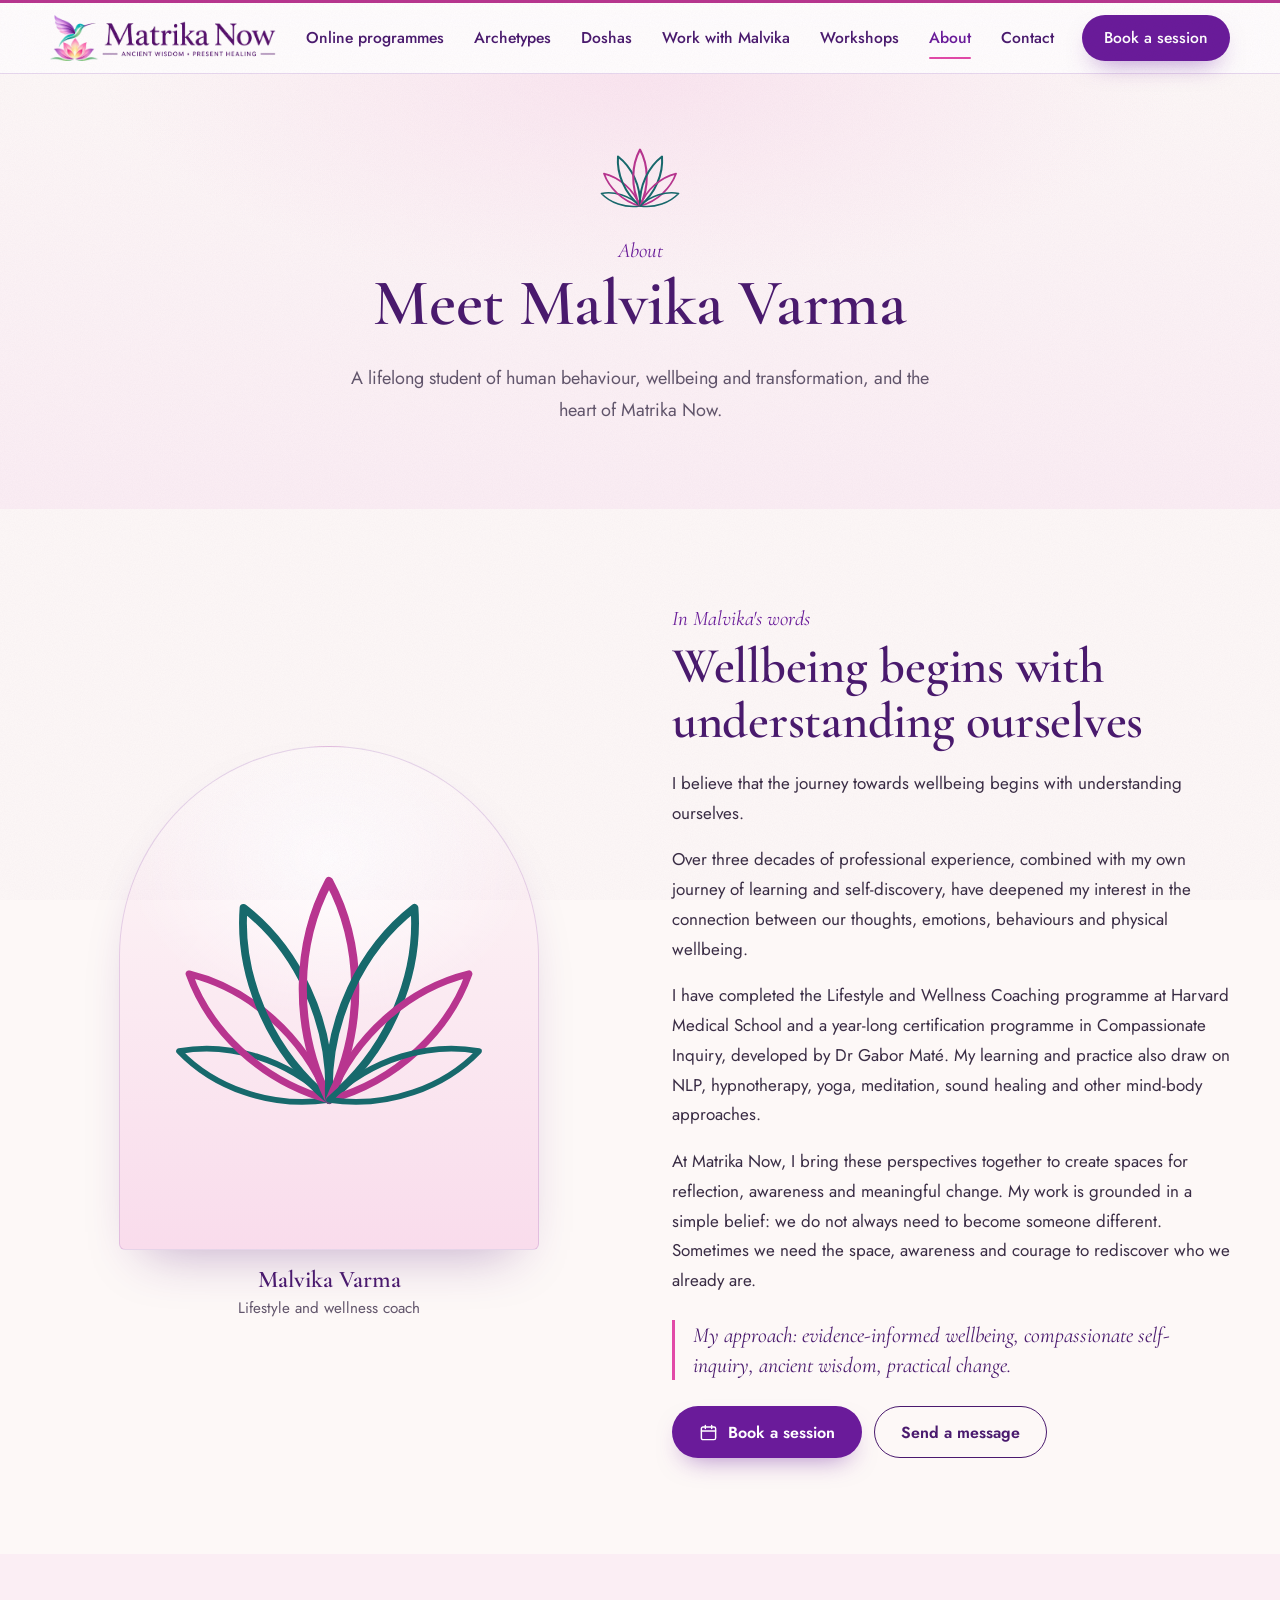
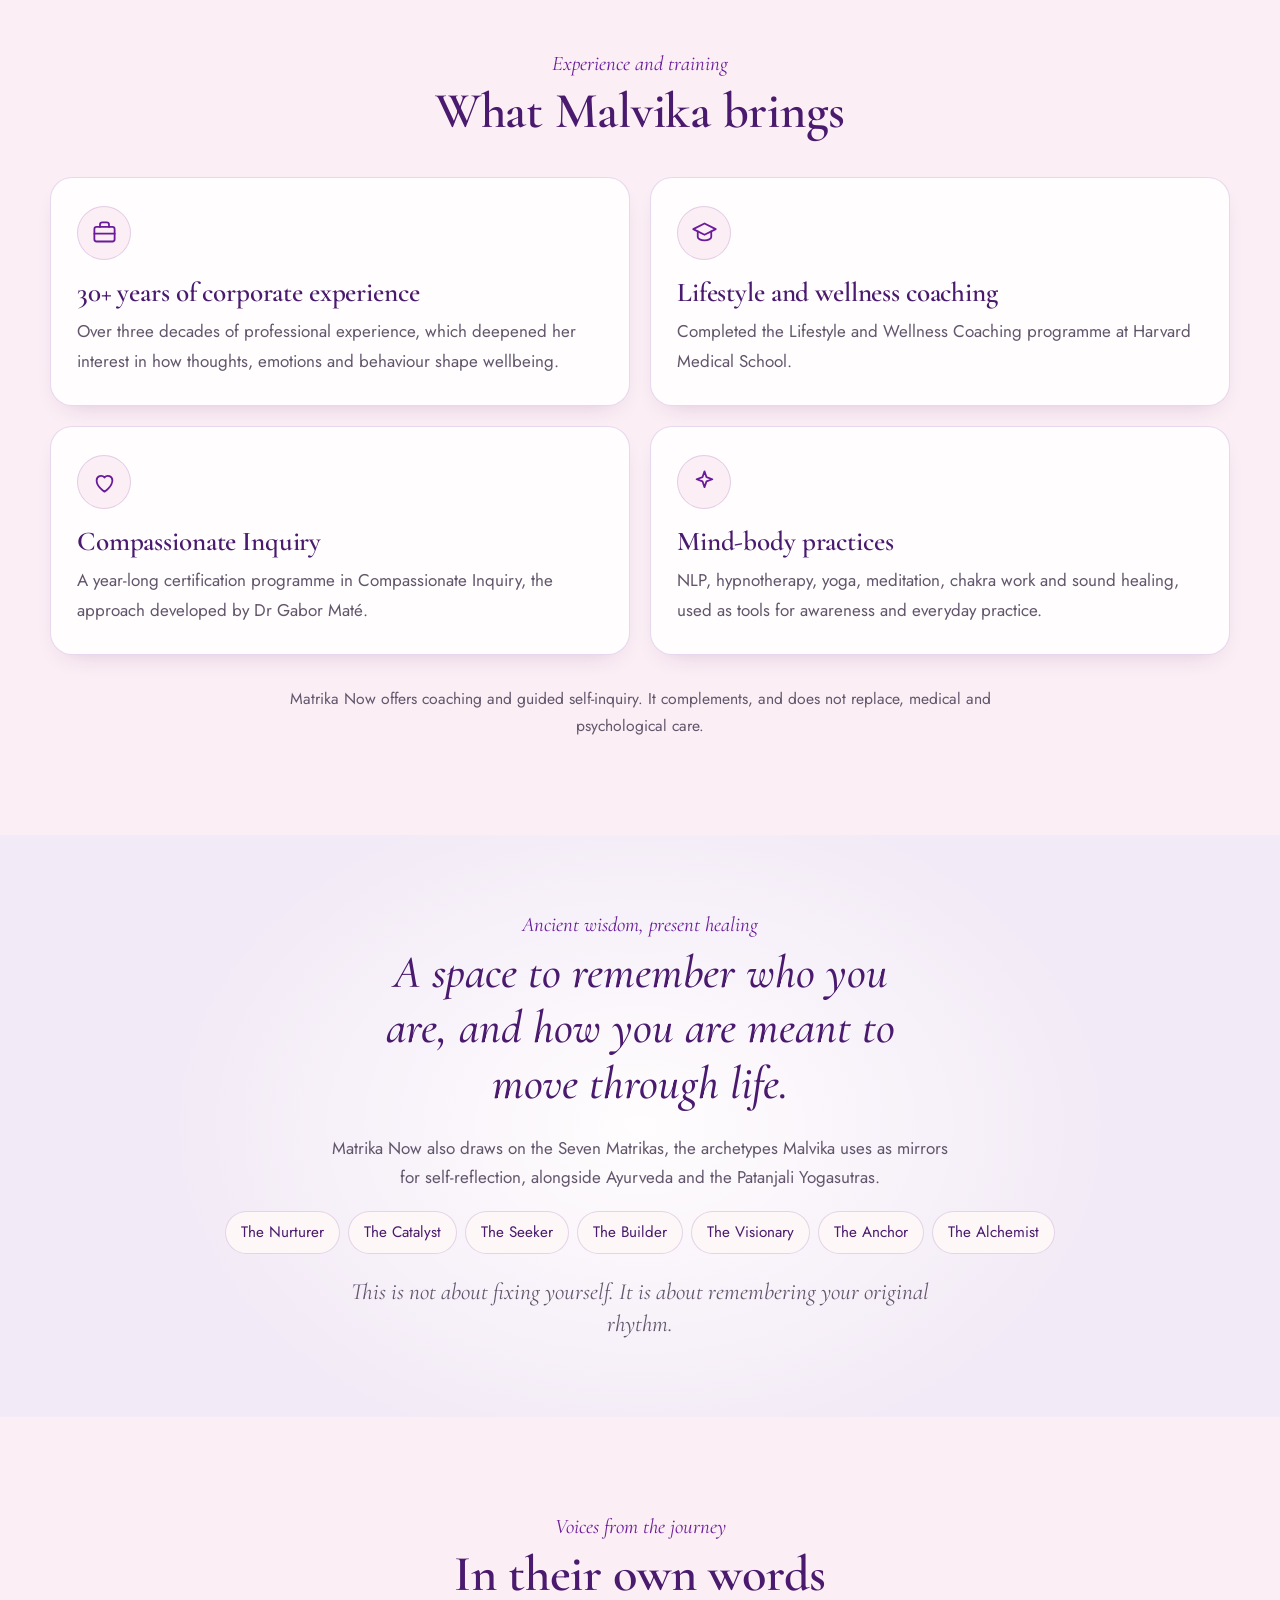
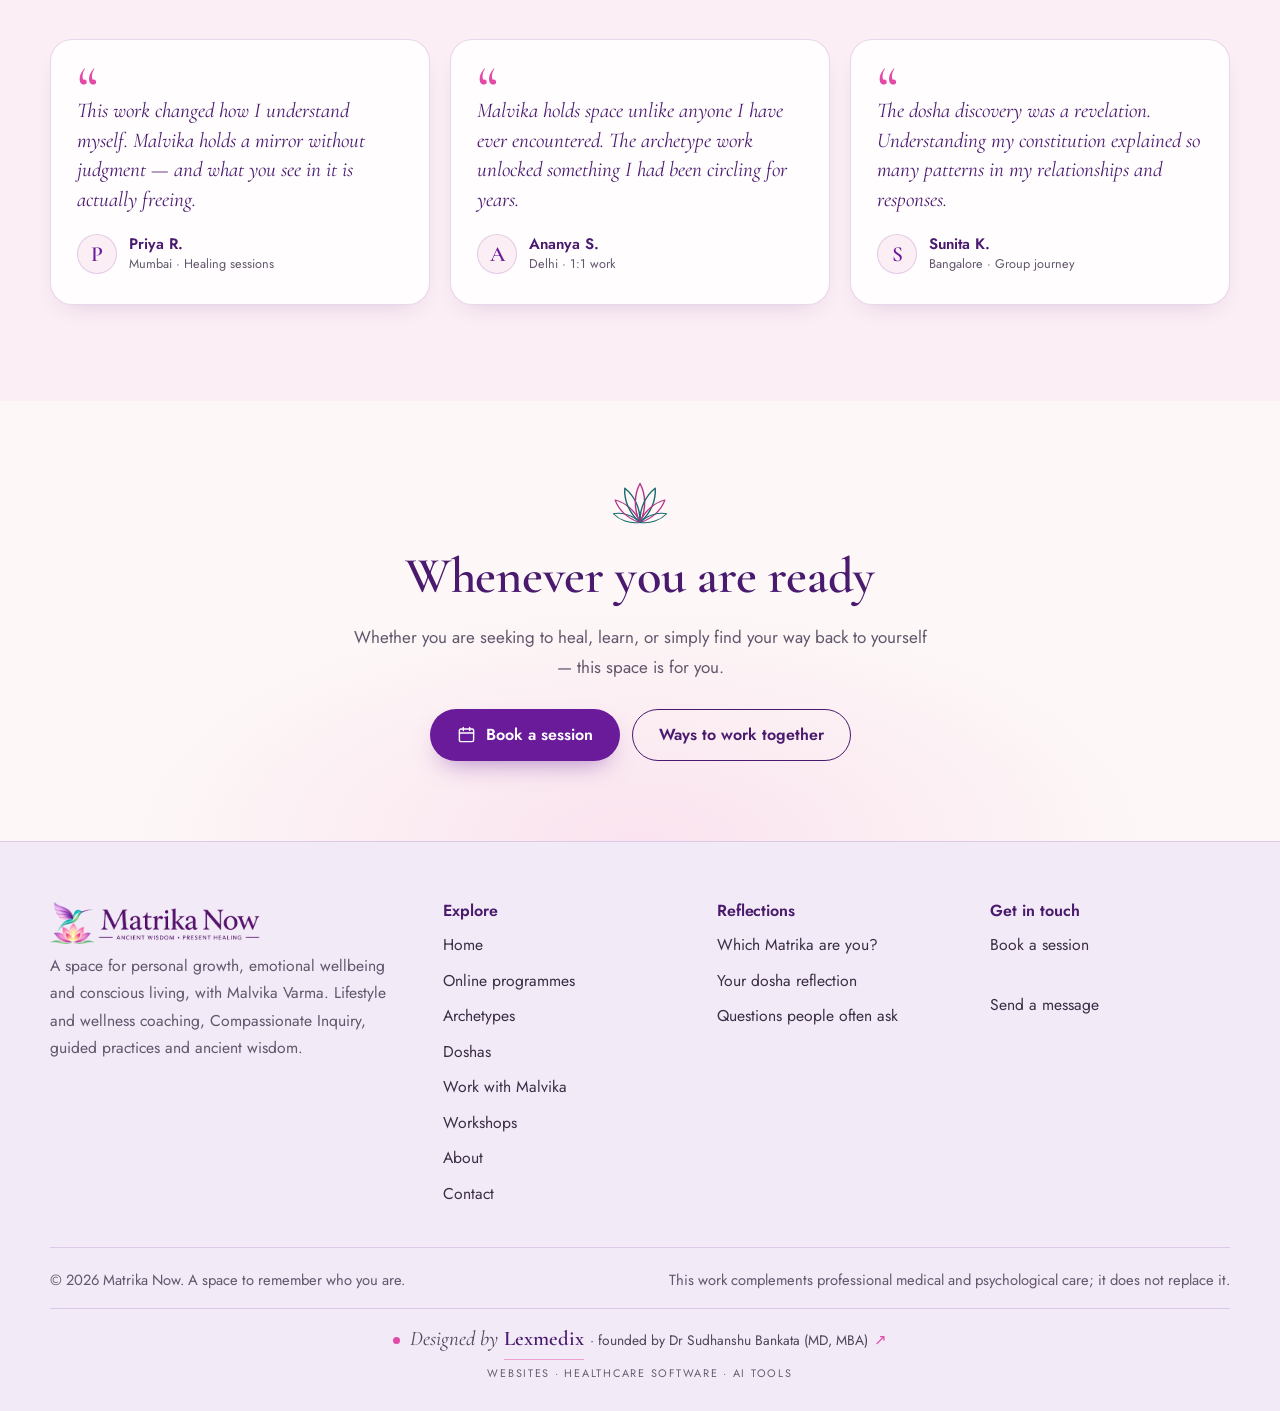
==== commit f80cd6e2: "Footer credit: Designed by Lexmedix, founded by Dr Sudhanshu Bankata (MD, MBA) Studio standard 11 as" ====
--- a/about/index.html
+++ b/about/index.html
@@ -19,7 +19,7 @@
   <link rel="preconnect" href="https://fonts.googleapis.com">
   <link rel="preconnect" href="https://fonts.gstatic.com" crossorigin>
   <link rel="stylesheet" href="https://fonts.googleapis.com/css2?family=Cormorant+Garamond:ital,wght@0,500;0,600;1,400;1,500;1,600&family=Jost:wght@400;500;600&display=swap">
-  <link rel="stylesheet" href="../assets/css/site.css?v=a9e97d6f">
+  <link rel="stylesheet" href="../assets/css/site.css?v=e3b71c93">
 </head>
 <body>
 <a class="skip" href="#main">Skip to content</a>
@@ -80,7 +80,7 @@
       <div><h2 class="fh">Get in touch</h2><ul><li><a data-show="booking" href="#">Book a session</a></li><li><a data-show="email" href="#"><span data-fill></span></a></li><li><a data-show="whatsapp" href="#">WhatsApp <span data-fill></span></a></li><li><a data-show="phone" href="#"><span data-fill></span></a></li><li><a href="../contact/">Send a message</a></li></ul></div>
     </div>
     <div class="fine"><p>&copy; <span data-year>2026</span> Matrika Now. A space to remember who you are.</p><p>This work complements professional medical and psychological care; it does not replace it.</p></div>
-  <div class="made-by"><a class="mb" href="https://lexmedix.in/services/" target="_blank" rel="noopener"><span class="mb-main"><span class="mb-pre">Designed by</span> <span class="mb-name">Dr Sudhanshu Bankata</span> <span class="mb-cred">(MD, PGP)</span><span class="mb-arrow" aria-hidden="true">&#8599;</span></span><span class="mb-sr">, </span><span class="mb-sub">Websites &middot; Healthcare software &middot; AI tools</span><span class="mb-sr"> (opens in a new tab)</span></a></div>
+  <div class="made-by"><a class="mb" href="https://lexmedix.in/services/" target="_blank" rel="noopener"><span class="mb-main"><span class="mb-pre">Designed by</span> <span class="mb-name">Lexmedix</span> <span class="mb-cred"><span class="mb-dot" aria-hidden="true">&middot; </span><span class="mb-sr">, </span>founded by Dr Sudhanshu Bankata (MD, MBA)</span><span class="mb-arrow" aria-hidden="true">&#8599;</span></span><span class="mb-sr">, </span><span class="mb-sub">Websites &middot; Healthcare software &middot; AI tools</span><span class="mb-sr"> (opens in a new tab)</span></a></div>
 </div>
 </footer>
 <a class="wa" data-show="whatsapp" href="#" aria-label="Chat on WhatsApp"><svg viewBox="0 0 32 32" fill="currentColor" aria-hidden="true"><path d="M16 3C8.8 3 3 8.8 3 16c0 2.3.6 4.5 1.7 6.4L3 29l6.8-1.8A13 13 0 0016 29c7.2 0 13-5.8 13-13S23.2 3 16 3zm0 23.7c-2 0-3.9-.6-5.5-1.6l-.4-.2-4 1 1.1-3.9-.3-.4A10.7 10.7 0 1116 26.7zm5.9-8c-.3-.2-1.9-.9-2.2-1s-.5-.2-.7.2-.8 1-1 1.2-.4.2-.7.1a8.7 8.7 0 01-4.3-3.8c-.3-.6.3-.5.9-1.7.1-.2 0-.4 0-.5l-1-2.3c-.2-.6-.5-.5-.7-.5h-.6c-.2 0-.6.1-.9.4s-1.2 1.2-1.2 2.9 1.2 3.4 1.4 3.6c.2.2 2.4 3.7 5.9 5.2 2.2.9 3 1 4.1.8.7-.1 1.9-.8 2.2-1.5s.3-1.4.2-1.5-.3-.2-.6-.4z"/></svg></a>
--- a/assets/css/site.css
+++ b/assets/css/site.css
@@ -414,8 +414,8 @@
 }
 
 /* ---------- Designer credit ("Designed by", footer) ---------- */
-.made-by { margin-top: 22px; padding-top: 20px; border-top: 1px solid var(--mb-line); display: flex; justify-content: center; text-align: center; min-width: 0; }
-.made-by .mb { display: inline-flex; flex-direction: column; align-items: center; gap: 6px; min-height: 44px; justify-content: center; max-width: 100%; color: var(--mb-text); text-decoration: none; overflow-wrap: anywhere; position: relative; }
+.made-by { margin-top: 14px; padding-top: 12px; border-top: 1px solid var(--mb-line); display: flex; justify-content: center; text-align: center; min-width: 0; }
+.made-by .mb { display: inline-flex; flex-direction: column; align-items: center; gap: 4px; min-height: 44px; justify-content: center; max-width: 100%; color: var(--mb-text); text-decoration: none; overflow-wrap: anywhere; position: relative; }
 .made-by .mb:hover { text-decoration: none; color: var(--mb-text); }
 .made-by .mb-main { display: inline-flex; flex-wrap: wrap; align-items: baseline; justify-content: center; gap: 0 .4em; min-width: 0; }
 .made-by .mb-pre { font-family: var(--mb-pre-font); font-style: var(--mb-pre-style, normal); font-size: var(--mb-pre-size, 1.1rem); color: var(--mb-muted); letter-spacing: var(--mb-pre-ls, 0); text-transform: var(--mb-pre-tt, none); }
@@ -428,6 +428,7 @@
 .made-by .mb:hover .mb-arrow, .made-by .mb:focus-visible .mb-arrow { transform: translate(3px, -3px); }
 .made-by .mb:focus-visible { outline: 2px solid var(--mb-accent); outline-offset: 4px; border-radius: 4px; }
 @media (prefers-reduced-motion: reduce) { .made-by .mb-name, .made-by .mb-arrow { transition: none; } }
+@media (max-width: 480px) { .made-by .mb-dot { display: none; } }
 .made-by { --mb-line: var(--line); --mb-text: var(--primary); --mb-muted: #4f4459; --mb-accent: var(--accent); --mb-rest: rgba(226,74,168,.45); --mb-pre-font: var(--display); --mb-pre-style: italic; --mb-pre-size: 1.3rem; --mb-name-font: var(--display); --mb-name-weight: 600; --mb-name-size: 1.3rem; --mb-name-color: var(--primary); --mb-sub-font: var(--sans); --mb-cred-font: var(--sans); }
 .made-by .mb-main::before { content: ""; width: 7px; height: 7px; border-radius: 50%; background: var(--accent); align-self: center; margin-right: .2em; }
 .made-by .mb:hover .mb-name { color: var(--accent-ink); }
